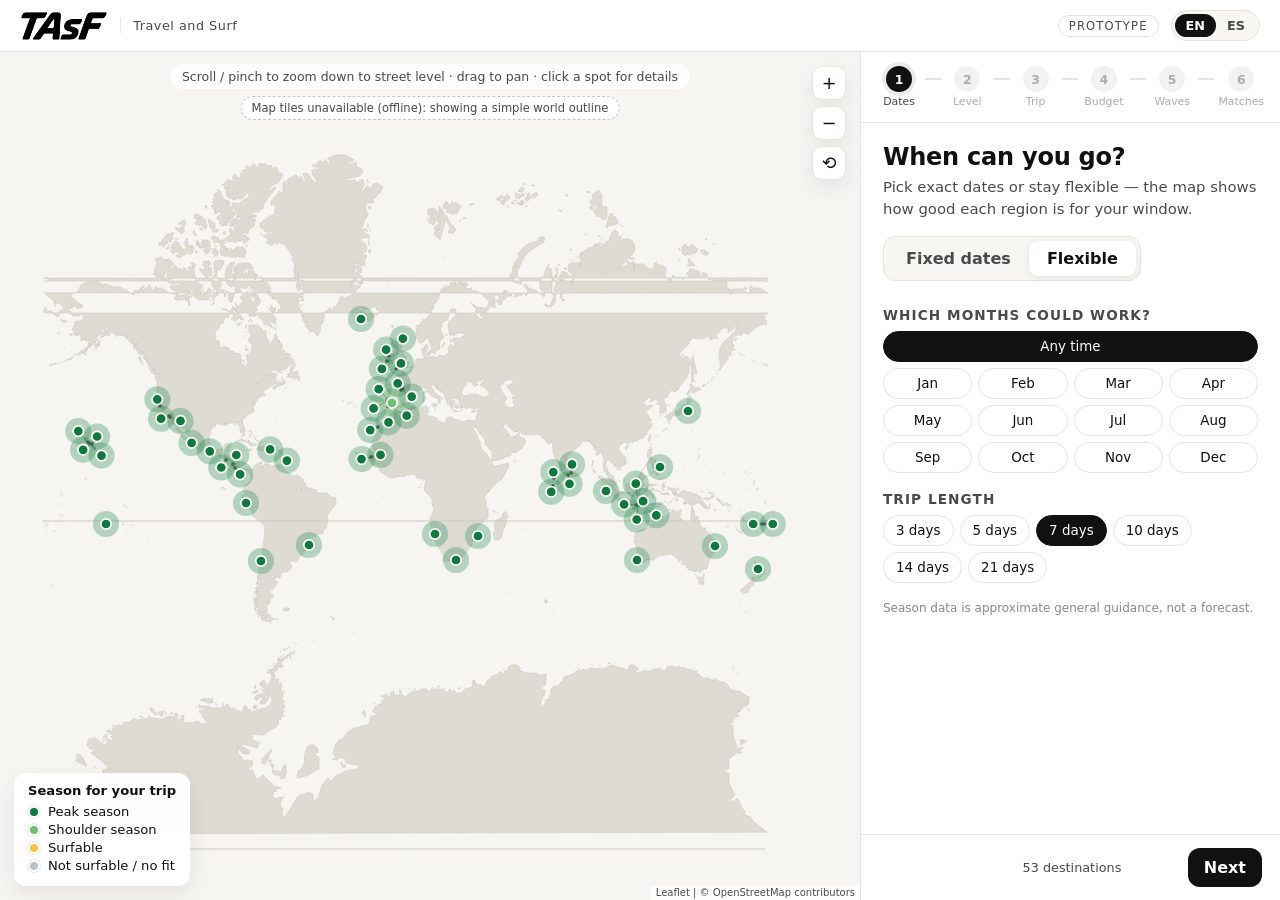
==== index.html @ 1e115df7 "TAsF prototype" ====
<!doctype html>
<html lang="en">
<head>
  <meta charset="utf-8" />
  <meta name="viewport" content="width=device-width, initial-scale=1" />
  <title>TAsF – Travel and Surf · Plan your surf trip</title>
  <meta name="description" content="TAsF – Travel and Surf. AI-assisted surf trip planner (prototype)." />
  <link rel="icon" type="image/png" href="assets/tasf-logo.png" />
  <link rel="stylesheet" href="vendor/leaflet/leaflet.css" />
  <link rel="stylesheet" href="styles.css" />
</head>
<body>
  <header class="topbar">
    <a class="brand" href="#" aria-label="TAsF – Travel and Surf">
      <img class="brand-logo" src="assets/tasf-logo.png" alt="TAsF" />
      <span class="brand-sub" data-i18n="brandSub">Travel and Surf</span>
    </a>
    <div class="topbar-right">
      <span class="proto-badge" data-i18n="protoBadge">Prototype</span>
      <div class="lang" role="group" aria-label="Language">
        <button data-lang="en" class="active">EN</button>
        <button data-lang="es">ES</button>
      </div>
    </div>
  </header>

  <main class="layout">
    <section class="map-wrap" aria-label="World surf map">
      <div class="map-hint" id="mapHint" data-i18n="mapHint">Scroll / pinch to zoom · drag to pan · hover a spot for details</div>
      <div id="map" role="region" aria-label="World map of surf destinations"></div>
      <div class="map-note" id="mapNote" data-i18n="mapOffline" hidden>Map tiles unavailable (offline): showing a simple world outline</div>
      <div class="map-controls">
        <button id="zoomIn" aria-label="Zoom in">+</button>
        <button id="zoomOut" aria-label="Zoom out">−</button>
        <button id="zoomReset" aria-label="Reset zoom">⟲</button>
      </div>
      <div class="legend" id="legend">
        <button class="legend-toggle" id="legendToggle" aria-expanded="true" aria-controls="legendBody"><span class="lt-dots" aria-hidden="true"><i class="sw r3"></i><i class="sw r2"></i><i class="sw r1"></i><i class="sw r0"></i></span><span class="lt-label" data-i18n="legendBtn">Legend</span></button>
        <div class="legend-body" id="legendBody">
        <div class="legend-title" data-i18n="legendTitle">Season for your trip</div>
        <div class="legend-row"><span class="sw r3"></span><span data-i18n="r3">Peak season</span></div>
        <div class="legend-row"><span class="sw r2"></span><span data-i18n="r2">Shoulder season</span></div>
        <div class="legend-row"><span class="sw r1"></span><span data-i18n="r1">Surfable</span></div>
        <div class="legend-row"><span class="sw r0"></span><span data-i18n="r0">Not surfable / no fit</span></div>
        <div class="legend-row small" id="legendWaves" hidden><span class="sw ring"></span><span data-i18n="legendWave">Has a wave you picked</span></div>
        </div>
      </div>
      <div class="tooltip" id="tooltip" hidden></div>
      <div class="dest-card" id="destCard" hidden></div>
    </section>

    <aside class="panel" aria-label="Trip planner">
      <nav class="stepper" id="stepper" aria-label="Steps"></nav>
      <div class="step-body" id="stepBody"></div>
      <div class="step-nav">
        <button class="btn ghost" id="backBtn" data-i18n="back">Back</button>
        <div class="match-count" id="matchCount"></div>
        <button class="btn primary" id="nextBtn" data-i18n="next">Next</button>
      </div>
    </aside>
  </main>

  <div class="modal" id="modal" hidden>
    <div class="modal-box" role="dialog" aria-modal="true" aria-labelledby="modalTitle">
      <button class="modal-close" id="modalClose" aria-label="Close">×</button>
      <div id="modalContent"></div>
    </div>
  </div>

  <!-- Vendored locally so the prototype works offline -->
  <!-- Leaflet 1.9.4 (BSD-2-Clause, vendor/leaflet/LICENSE.txt). Base map tiles are loaded from CARTO on demand;
       offline, the vector outline in land-50m.js is shown instead. -->
  <script src="vendor/leaflet/leaflet.js"></script>
  <script src="vendor/topojson-client.min.js"></script>
  <script src="vendor/land-50m.js"></script>
  <script src="data.js"></script>
  <script src="i18n.js"></script>
  <script src="planner.js"></script>
  <!-- Surf forecast: generated daily by scripts/update_forecast.py (works from file:// too). Missing file = "forecast unavailable". -->
  <script src="forecast.js"></script>
  <script src="surf-forecast-links.js"></script>
  <script src="app.js"></script>
</body>
</html>
---- vendor/leaflet/leaflet.css ----
/* required styles */

.leaflet-pane,
.leaflet-tile,
.leaflet-marker-icon,
.leaflet-marker-shadow,
.leaflet-tile-container,
.leaflet-pane > svg,
.leaflet-pane > canvas,
.leaflet-zoom-box,
.leaflet-image-layer,
.leaflet-layer {
	position: absolute;
	left: 0;
	top: 0;
	}
.leaflet-container {
	overflow: hidden;
	}
.leaflet-tile,
.leaflet-marker-icon,
.leaflet-marker-shadow {
	-webkit-user-select: none;
	   -moz-user-select: none;
	        user-select: none;
	  -webkit-user-drag: none;
	}
/* Prevents IE11 from highlighting tiles in blue */
.leaflet-tile::selection {
	background: transparent;
}
/* Safari renders non-retina tile on retina better with this, but Chrome is worse */
.leaflet-safari .leaflet-tile {
	image-rendering: -webkit-optimize-contrast;
	}
/* hack that prevents hw layers "stretching" when loading new tiles */
.leaflet-safari .leaflet-tile-container {
	width: 1600px;
	height: 1600px;
	-webkit-transform-origin: 0 0;
	}
.leaflet-marker-icon,
.leaflet-marker-shadow {
	display: block;
	}
/* .leaflet-container svg: reset svg max-width decleration shipped in Joomla! (joomla.org) 3.x */
/* .leaflet-container img: map is broken in FF if you have max-width: 100% on tiles */
.leaflet-container .leaflet-overlay-pane svg {
	max-width: none !important;
	max-height: none !important;
	}
.leaflet-container .leaflet-marker-pane img,
.leaflet-container .leaflet-shadow-pane img,
.leaflet-container .leaflet-tile-pane img,
.leaflet-container img.leaflet-image-layer,
.leaflet-container .leaflet-tile {
	max-width: none !important;
	max-height: none !important;
	width: auto;
	padding: 0;
	}

.leaflet-container img.leaflet-tile {
	/* See: https://bugs.chromium.org/p/chromium/issues/detail?id=600120 */
	mix-blend-mode: plus-lighter;
}

.leaflet-container.leaflet-touch-zoom {
	-ms-touch-action: pan-x pan-y;
	touch-action: pan-x pan-y;
	}
.leaflet-container.leaflet-touch-drag {
	-ms-touch-action: pinch-zoom;
	/* Fallback for FF which doesn't support pinch-zoom */
	touch-action: none;
	touch-action: pinch-zoom;
}
.leaflet-container.leaflet-touch-drag.leaflet-touch-zoom {
	-ms-touch-action: none;
	touch-action: none;
}
.leaflet-container {
	-webkit-tap-highlight-color: transparent;
}
.leaflet-container a {
	-webkit-tap-highlight-color: rgba(51, 181, 229, 0.4);
}
.leaflet-tile {
	filter: inherit;
	visibility: hidden;
	}
.leaflet-tile-loaded {
	visibility: inherit;
	}
.leaflet-zoom-box {
	width: 0;
	height: 0;
	-moz-box-sizing: border-box;
	     box-sizing: border-box;
	z-index: 800;
	}
/* workaround for https://bugzilla.mozilla.org/show_bug.cgi?id=888319 */
.leaflet-overlay-pane svg {
	-moz-user-select: none;
	}

.leaflet-pane         { z-index: 400; }

.leaflet-tile-pane    { z-index: 200; }
.leaflet-overlay-pane { z-index: 400; }
.leaflet-shadow-pane  { z-index: 500; }
.leaflet-marker-pane  { z-index: 600; }
.leaflet-tooltip-pane   { z-index: 650; }
.leaflet-popup-pane   { z-index: 700; }

.leaflet-map-pane canvas { z-index: 100; }
.leaflet-map-pane svg    { z-index: 200; }

.leaflet-vml-shape {
	width: 1px;
	height: 1px;
	}
.lvml {
	behavior: url(#default#VML);
	display: inline-block;
	position: absolute;
	}


/* control positioning */

.leaflet-control {
	position: relative;
	z-index: 800;
	pointer-events: visiblePainted; /* IE 9-10 doesn't have auto */
	pointer-events: auto;
	}
.leaflet-top,
.leaflet-bottom {
	position: absolute;
	z-index: 1000;
	pointer-events: none;
	}
.leaflet-top {
	top: 0;
	}
.leaflet-right {
	right: 0;
	}
.leaflet-bottom {
	bottom: 0;
	}
.leaflet-left {
	left: 0;
	}
.leaflet-control {
	float: left;
	clear: both;
	}
.leaflet-right .leaflet-control {
	float: right;
	}
.leaflet-top .leaflet-control {
	margin-top: 10px;
	}
.leaflet-bottom .leaflet-control {
	margin-bottom: 10px;
	}
.leaflet-left .leaflet-control {
	margin-left: 10px;
	}
.leaflet-right .leaflet-control {
	margin-right: 10px;
	}


/* zoom and fade animations */

.leaflet-fade-anim .leaflet-popup {
	opacity: 0;
	-webkit-transition: opacity 0.2s linear;
	   -moz-transition: opacity 0.2s linear;
	        transition: opacity 0.2s linear;
	}
.leaflet-fade-anim .leaflet-map-pane .leaflet-popup {
	opacity: 1;
	}
.leaflet-zoom-animated {
	-webkit-transform-origin: 0 0;
	    -ms-transform-origin: 0 0;
	        transform-origin: 0 0;
	}
svg.leaflet-zoom-animated {
	will-change: transform;
}

.leaflet-zoom-anim .leaflet-zoom-animated {
	-webkit-transition: -webkit-transform 0.25s cubic-bezier(0,0,0.25,1);
	   -moz-transition:    -moz-transform 0.25s cubic-bezier(0,0,0.25,1);
	        transition:         transform 0.25s cubic-bezier(0,0,0.25,1);
	}
.leaflet-zoom-anim .leaflet-tile,
.leaflet-pan-anim .leaflet-tile {
	-webkit-transition: none;
	   -moz-transition: none;
	        transition: none;
	}

.leaflet-zoom-anim .leaflet-zoom-hide {
	visibility: hidden;
	}


/* cursors */

.leaflet-interactive {
	cursor: pointer;
	}
.leaflet-grab {
	cursor: -webkit-grab;
	cursor:    -moz-grab;
	cursor:         grab;
	}
.leaflet-crosshair,
.leaflet-crosshair .leaflet-interactive {
	cursor: crosshair;
	}
.leaflet-popup-pane,
.leaflet-control {
	cursor: auto;
	}
.leaflet-dragging .leaflet-grab,
.leaflet-dragging .leaflet-grab .leaflet-interactive,
.leaflet-dragging .leaflet-marker-draggable {
	cursor: move;
	cursor: -webkit-grabbing;
	cursor:    -moz-grabbing;
	cursor:         grabbing;
	}

/* marker & overlays interactivity */
.leaflet-marker-icon,
.leaflet-marker-shadow,
.leaflet-image-layer,
.leaflet-pane > svg path,
.leaflet-tile-container {
	pointer-events: none;
	}

.leaflet-marker-icon.leaflet-interactive,
.leaflet-image-layer.leaflet-interactive,
.leaflet-pane > svg path.leaflet-interactive,
svg.leaflet-image-layer.leaflet-interactive path {
	pointer-events: visiblePainted; /* IE 9-10 doesn't have auto */
	pointer-events: auto;
	}

/* visual tweaks */

.leaflet-container {
	background: #ddd;
	outline-offset: 1px;
	}
.leaflet-container a {
	color: #0078A8;
	}
.leaflet-zoom-box {
	border: 2px dotted #38f;
	background: rgba(255,255,255,0.5);
	}


/* general typography */
.leaflet-container {
	font-family: "Helvetica Neue", Arial, Helvetica, sans-serif;
	font-size: 12px;
	font-size: 0.75rem;
	line-height: 1.5;
	}


/* general toolbar styles */

.leaflet-bar {
	box-shadow: 0 1px 5px rgba(0,0,0,0.65);
	border-radius: 4px;
	}
.leaflet-bar a {
	background-color: #fff;
	border-bottom: 1px solid #ccc;
	width: 26px;
	height: 26px;
	line-height: 26px;
	display: block;
	text-align: center;
	text-decoration: none;
	color: black;
	}
.leaflet-bar a,
.leaflet-control-layers-toggle {
	background-position: 50% 50%;
	background-repeat: no-repeat;
	display: block;
	}
.leaflet-bar a:hover,
.leaflet-bar a:focus {
	background-color: #f4f4f4;
	}
.leaflet-bar a:first-child {
	border-top-left-radius: 4px;
	border-top-right-radius: 4px;
	}
.leaflet-bar a:last-child {
	border-bottom-left-radius: 4px;
	border-bottom-right-radius: 4px;
	border-bottom: none;
	}
.leaflet-bar a.leaflet-disabled {
	cursor: default;
	background-color: #f4f4f4;
	color: #bbb;
	}

.leaflet-touch .leaflet-bar a {
	width: 30px;
	height: 30px;
	line-height: 30px;
	}
.leaflet-touch .leaflet-bar a:first-child {
	border-top-left-radius: 2px;
	border-top-right-radius: 2px;
	}
.leaflet-touch .leaflet-bar a:last-child {
	border-bottom-left-radius: 2px;
	border-bottom-right-radius: 2px;
	}

/* zoom control */

.leaflet-control-zoom-in,
.leaflet-control-zoom-out {
	font: bold 18px 'Lucida Console', Monaco, monospace;
	text-indent: 1px;
	}

.leaflet-touch .leaflet-control-zoom-in, .leaflet-touch .leaflet-control-zoom-out  {
	font-size: 22px;
	}


/* layers control */

.leaflet-control-layers {
	box-shadow: 0 1px 5px rgba(0,0,0,0.4);
	background: #fff;
	border-radius: 5px;
	}
.leaflet-control-layers-toggle {
	background-image: url(images/layers.png);
	width: 36px;
	height: 36px;
	}
.leaflet-retina .leaflet-control-layers-toggle {
	background-image: url(images/layers-2x.png);
	background-size: 26px 26px;
	}
.leaflet-touch .leaflet-control-layers-toggle {
	width: 44px;
	height: 44px;
	}
.leaflet-control-layers .leaflet-control-layers-list,
.leaflet-control-layers-expanded .leaflet-control-layers-toggle {
	display: none;
	}
.leaflet-control-layers-expanded .leaflet-control-layers-list {
	display: block;
	position: relative;
	}
.leaflet-control-layers-expanded {
	padding: 6px 10px 6px 6px;
	color: #333;
	background: #fff;
	}
.leaflet-control-layers-scrollbar {
	overflow-y: scroll;
	overflow-x: hidden;
	padding-right: 5px;
	}
.leaflet-control-layers-selector {
	margin-top: 2px;
	position: relative;
	top: 1px;
	}
.leaflet-control-layers label {
	display: block;
	font-size: 13px;
	font-size: 1.08333em;
	}
.leaflet-control-layers-separator {
	height: 0;
	border-top: 1px solid #ddd;
	margin: 5px -10px 5px -6px;
	}

/* Default icon URLs */
.leaflet-default-icon-path { /* used only in path-guessing heuristic, see L.Icon.Default */
	background-image: url(images/marker-icon.png);
	}


/* attribution and scale controls */

.leaflet-container .leaflet-control-attribution {
	background: #fff;
	background: rgba(255, 255, 255, 0.8);
	margin: 0;
	}
.leaflet-control-attribution,
.leaflet-control-scale-line {
	padding: 0 5px;
	color: #333;
	line-height: 1.4;
	}
.leaflet-control-attribution a {
	text-decoration: none;
	}
.leaflet-control-attribution a:hover,
.leaflet-control-attribution a:focus {
	text-decoration: underline;
	}
.leaflet-attribution-flag {
	display: inline !important;
	vertical-align: baseline !important;
	width: 1em;
	height: 0.6669em;
	}
.leaflet-left .leaflet-control-scale {
	margin-left: 5px;
	}
.leaflet-bottom .leaflet-control-scale {
	margin-bottom: 5px;
	}
.leaflet-control-scale-line {
	border: 2px solid #777;
	border-top: none;
	line-height: 1.1;
	padding: 2px 5px 1px;
	white-space: nowrap;
	-moz-box-sizing: border-box;
	     box-sizing: border-box;
	background: rgba(255, 255, 255, 0.8);
	text-shadow: 1px 1px #fff;
	}
.leaflet-control-scale-line:not(:first-child) {
	border-top: 2px solid #777;
	border-bottom: none;
	margin-top: -2px;
	}
.leaflet-control-scale-line:not(:first-child):not(:last-child) {
	border-bottom: 2px solid #777;
	}

.leaflet-touch .leaflet-control-attribution,
.leaflet-touch .leaflet-control-layers,
.leaflet-touch .leaflet-bar {
	box-shadow: none;
	}
.leaflet-touch .leaflet-control-layers,
.leaflet-touch .leaflet-bar {
	border: 2px solid rgba(0,0,0,0.2);
	background-clip: padding-box;
	}


/* popup */

.leaflet-popup {
	position: absolute;
	text-align: center;
	margin-bottom: 20px;
	}
.leaflet-popup-content-wrapper {
	padding: 1px;
	text-align: left;
	border-radius: 12px;
	}
.leaflet-popup-content {
	margin: 13px 24px 13px 20px;
	line-height: 1.3;
	font-size: 13px;
	font-size: 1.08333em;
	min-height: 1px;
	}
.leaflet-popup-content p {
	margin: 17px 0;
	margin: 1.3em 0;
	}
.leaflet-popup-tip-container {
	width: 40px;
	height: 20px;
	position: absolute;
	left: 50%;
	margin-top: -1px;
	margin-left: -20px;
	overflow: hidden;
	pointer-events: none;
	}
.leaflet-popup-tip {
	width: 17px;
	height: 17px;
	padding: 1px;

	margin: -10px auto 0;
	pointer-events: auto;

	-webkit-transform: rotate(45deg);
	   -moz-transform: rotate(45deg);
	    -ms-transform: rotate(45deg);
	        transform: rotate(45deg);
	}
.leaflet-popup-content-wrapper,
.leaflet-popup-tip {
	background: white;
	color: #333;
	box-shadow: 0 3px 14px rgba(0,0,0,0.4);
	}
.leaflet-container a.leaflet-popup-close-button {
	position: absolute;
	top: 0;
	right: 0;
	border: none;
	text-align: center;
	width: 24px;
	height: 24px;
	font: 16px/24px Tahoma, Verdana, sans-serif;
	color: #757575;
	text-decoration: none;
	background: transparent;
	}
.leaflet-container a.leaflet-popup-close-button:hover,
.leaflet-container a.leaflet-popup-close-button:focus {
	color: #585858;
	}
.leaflet-popup-scrolled {
	overflow: auto;
	}

.leaflet-oldie .leaflet-popup-content-wrapper {
	-ms-zoom: 1;
	}
.leaflet-oldie .leaflet-popup-tip {
	width: 24px;
	margin: 0 auto;

	-ms-filter: "progid:DXImageTransform.Microsoft.Matrix(M11=0.70710678, M12=0.70710678, M21=-0.70710678, M22=0.70710678)";
	filter: progid:DXImageTransform.Microsoft.Matrix(M11=0.70710678, M12=0.70710678, M21=-0.70710678, M22=0.70710678);
	}

.leaflet-oldie .leaflet-control-zoom,
.leaflet-oldie .leaflet-control-layers,
.leaflet-oldie .leaflet-popup-content-wrapper,
.leaflet-oldie .leaflet-popup-tip {
	border: 1px solid #999;
	}


/* div icon */

.leaflet-div-icon {
	background: #fff;
	border: 1px solid #666;
	}


/* Tooltip */
/* Base styles for the element that has a tooltip */
.leaflet-tooltip {
	position: absolute;
	padding: 6px;
	background-color: #fff;
	border: 1px solid #fff;
	border-radius: 3px;
	color: #222;
	white-space: nowrap;
	-webkit-user-select: none;
	-moz-user-select: none;
	-ms-user-select: none;
	user-select: none;
	pointer-events: none;
	box-shadow: 0 1px 3px rgba(0,0,0,0.4);
	}
.leaflet-tooltip.leaflet-interactive {
	cursor: pointer;
	pointer-events: auto;
	}
.leaflet-tooltip-top:before,
.leaflet-tooltip-bottom:before,
.leaflet-tooltip-left:before,
.leaflet-tooltip-right:before {
	position: absolute;
	pointer-events: none;
	border: 6px solid transparent;
	background: transparent;
	content: "";
	}

/* Directions */

.leaflet-tooltip-bottom {
	margin-top: 6px;
}
.leaflet-tooltip-top {
	margin-top: -6px;
}
.leaflet-tooltip-bottom:before,
.leaflet-tooltip-top:before {
	left: 50%;
	margin-left: -6px;
	}
.leaflet-tooltip-top:before {
	bottom: 0;
	margin-bottom: -12px;
	border-top-color: #fff;
	}
.leaflet-tooltip-bottom:before {
	top: 0;
	margin-top: -12px;
	margin-left: -6px;
	border-bottom-color: #fff;
	}
.leaflet-tooltip-left {
	margin-left: -6px;
}
.leaflet-tooltip-right {
	margin-left: 6px;
}
.leaflet-tooltip-left:before,
.leaflet-tooltip-right:before {
	top: 50%;
	margin-top: -6px;
	}
.leaflet-tooltip-left:before {
	right: 0;
	margin-right: -12px;
	border-left-color: #fff;
	}
.leaflet-tooltip-right:before {
	left: 0;
	margin-left: -12px;
	border-right-color: #fff;
	}

/* Printing */

@media print {
	/* Prevent printers from removing background-images of controls. */
	.leaflet-control {
		-webkit-print-color-adjust: exact;
		print-color-adjust: exact;
		}
	}
---- styles.css ----
:root {
  --ink: #111; --ink2: #4a4a48; --muted: #8a8a86; --line: #e6e4df;
  --ocean: #111; --ocean2: #2b2b2b; --foam: #e9e7e1; --sand: #dedbd3; --bg: #f7f6f2; --card: #fff;
  --r3: #0b7a3b; --r2: #6cc36f; --r1: #f2c443; --r0: #b9c3ca;
  --radius: 16px; --shadow: 0 8px 24px rgba(0, 0, 0, .08);
  font-synthesis: none;
}
* { box-sizing: border-box; }
[hidden] { display: none !important; }
html, body { margin: 0; height: 100%; }
body { font-family: Inter, ui-sans-serif, system-ui, -apple-system, "Segoe UI", Roboto, Helvetica, Arial, sans-serif; color: var(--ink); background: var(--bg); display: flex; flex-direction: column; }
button { font: inherit; color: inherit; cursor: pointer; }
h2 { margin: 0 0 6px; font-size: 1.5rem; font-weight: 800; font-style: italic; letter-spacing: -.01em; }
h3 { margin: 0; font-size: 1.05rem; }
h4 { margin: 18px 0 8px; font-size: .85rem; text-transform: uppercase; letter-spacing: .08em; color: var(--ink2); }
.muted { color: var(--muted); } .small { font-size: .85rem; }

/* Top bar */
.topbar { display: flex; align-items: center; justify-content: space-between; padding: 10px 20px; background: #fff; color: var(--ink); border-bottom: 1px solid var(--line); z-index: 5; }
.brand { display: flex; align-items: center; gap: 12px; color: var(--ink); text-decoration: none; }
.brand-logo { height: 30px; width: auto; display: block; }
.brand-mark { width: 34px; height: 34px; }
.brand-word { font-weight: 800; font-size: 1.55rem; letter-spacing: .02em; }
.brand-s { color: var(--foam); font-weight: 700; }
.brand-sub { font-size: .8rem; color: var(--ink2); border-left: 1px solid var(--line); padding-left: 12px; letter-spacing: .04em; }
.topbar-right { display: flex; align-items: center; gap: 12px; }
.proto-badge { font-size: .72rem; text-transform: uppercase; letter-spacing: .1em; border: 1px solid var(--line); color: var(--ink2); padding: 3px 10px; border-radius: 99px; }
.lang { display: flex; background: var(--bg); border: 1px solid var(--line); border-radius: 99px; padding: 3px; }
.lang button { border: 0; background: transparent; color: var(--ink2); padding: 4px 11px; border-radius: 99px; font-size: .8rem; font-weight: 600; }
.lang button.active { background: var(--ink); color: #fff; }

/* Layout */
.layout { flex: 1; display: grid; grid-template-columns: 1fr 420px; min-height: 0; }
.map-wrap { position: relative; overflow: hidden; background: #fbfaf8; }
/* Leaflet map: own stacking context so its panes stay under the legend, controls, card and tooltip */
#map { position: absolute; inset: 0; z-index: 0; background: #f2f1ed; font: inherit; }
.leaflet-container { background: #f2f1ed; font-family: inherit; outline: none; }
.map-wrap.tiles-off #map, .map-wrap.tiles-off .leaflet-container { background: #f6f5f1; }
.tiles-osm { filter: grayscale(1) brightness(1.06) contrast(.88); }
.leaflet-control-attribution { font-size: 10px; background: rgba(255,255,255,.8) !important; color: var(--ink2); }
.leaflet-control-attribution a { color: var(--ink2); }
.map-note { position: absolute; top: 44px; left: 50%; transform: translateX(-50%); background: #fff; border: 1px dashed #c9c7c0; padding: 4px 10px; border-radius: 99px; font-size: .72rem; color: var(--ink2); z-index: 2; pointer-events: none; white-space: nowrap; max-width: 92%; overflow: hidden; text-overflow: ellipsis; }
/* destination markers (Leaflet divIcons with an inline SVG) */
.mk { background: none; border: 0; }
.mk-svg { position: absolute; left: 0; top: 0; overflow: visible; pointer-events: none; }
.mk-svg .marker { pointer-events: auto; }
.mk-svg .leader { stroke: #8a877f; stroke-width: 1; opacity: .8; pointer-events: none; }
.mk-svg .anchor { fill: #5b5953; pointer-events: none; }
.sphere { stroke: #e2e0da; stroke-width: 1; vector-effect: non-scaling-stroke; }
.graticule { fill: none; stroke: #ecebe6; stroke-width: .5; vector-effect: non-scaling-stroke; }
.land { fill: var(--sand); stroke: #d3d1ca; stroke-width: .6; vector-effect: non-scaling-stroke; }
.map-hint { position: absolute; top: 12px; left: 50%; transform: translateX(-50%); background: rgba(255,255,255,.85); padding: 5px 12px; border-radius: 99px; font-size: .78rem; color: var(--ink2); z-index: 2; pointer-events: none; white-space: nowrap; }

/* Markers */
.marker { cursor: pointer; outline: none; }
.marker .halo { opacity: .28; transition: fill .6s ease, opacity .4s ease, r .4s; }
.marker .dot { stroke: #fff; stroke-width: 2; transition: fill .6s ease, r .3s; }
.marker .ring { fill: none; stroke: transparent; stroke-width: 2.5; transition: stroke .3s; }
.marker .rank { font-size: 9px; font-weight: 800; fill: #fff; text-anchor: middle; pointer-events: none; }
.marker.r3 .dot, .marker.r3 .halo { fill: var(--r3); }
.marker.r2 .dot, .marker.r2 .halo { fill: var(--r2); }
.marker.r1 .dot, .marker.r1 .halo { fill: var(--r1); }
.marker.r0 .dot, .marker.r0 .halo { fill: var(--r0); }
.marker.r0 .halo { opacity: .12; }
.marker.r3 .halo { animation: breathe 3.2s ease-in-out infinite; }
.marker:hover .dot, .marker:focus .dot, .marker.selected .dot { r: 8; }
.marker.selected .ring { stroke: var(--ink); }
.marker.wave-hit .ring { stroke: var(--ink); stroke-dasharray: 3 2; animation: spin 6s linear infinite; transform-origin: center; transform-box: fill-box; }
.marker.dim { opacity: .35; }
.marker.ranked .dot { r: 9; stroke: var(--ink); }
.marker.ranked.r1 .rank { fill: var(--ink); }
@keyframes breathe { 0%,100% { opacity: .22; } 50% { opacity: .45; } }
@keyframes spin { to { transform: rotate(360deg); } }

.map-controls { position: absolute; right: 14px; top: 14px; display: flex; flex-direction: column; gap: 6px; z-index: 2; }
.map-controls button { width: 34px; height: 34px; border-radius: 10px; border: 1px solid var(--line); background: #fff; font-size: 1.1rem; box-shadow: var(--shadow); }
.legend { position: absolute; left: 14px; bottom: 14px; background: rgba(255,255,255,.94); border-radius: 12px; padding: 10px 14px; box-shadow: var(--shadow); font-size: .82rem; z-index: 2; }
.legend-title { font-weight: 700; margin-bottom: 6px; }
.legend-row { display: flex; align-items: center; gap: 8px; margin: 3px 0; }
.sw { width: 12px; height: 12px; border-radius: 50%; display: inline-block; border: 2px solid #fff; box-shadow: 0 0 0 1px rgba(0,0,0,.08); }
.sw.r3 { background: var(--r3); } .sw.r2 { background: var(--r2); } .sw.r1 { background: var(--r1); } .sw.r0 { background: var(--r0); }
.sw.ring { background: transparent; border: 2px dashed var(--ink); }

/* Tooltip / card */
.tooltip { position: absolute; left: 0; top: 0; z-index: 4; pointer-events: none; background: #fff; border-radius: 12px; padding: 10px 12px; box-shadow: var(--shadow); width: 240px; font-size: .82rem; }
.tt-head { display: flex; flex-direction: column; margin-bottom: 6px; } .tt-head span { color: var(--muted); }
.tt-sub { font-size: .7rem; text-transform: uppercase; letter-spacing: .08em; color: var(--muted); margin: 10px 0 5px; }
.tt-row, .kv { display: flex; justify-content: space-between; gap: 10px; margin-top: 6px; font-size: .84rem; }
.kv span { color: var(--ink2); } .kv small { color: var(--muted); font-weight: 400; }
.tt-hint { margin-top: 8px; color: var(--muted); font-size: .75rem; }
.pill { display: inline-flex; align-items: center; gap: 6px; font-size: .72rem; font-weight: 700; padding: 3px 9px; border-radius: 99px; color: var(--ink); background: var(--bg); border: 1px solid var(--line); white-space: nowrap; }
.pill::before { content: ""; width: 8px; height: 8px; border-radius: 50%; background: var(--r0); }
.pill.r3::before { background: var(--r3); } .pill.r2::before { background: var(--r2); } .pill.r1::before { background: var(--r1); }
.mstrip { display: grid; grid-template-columns: repeat(12, 1fr); gap: 2px; }
.mstrip .m { height: 20px; border-radius: 4px; display: flex; align-items: center; justify-content: center; font-size: .62rem; color: rgba(255,255,255,.9); }
.mstrip .m i { font-style: normal; }
.mstrip .r3 { background: var(--r3); } .mstrip .r2 { background: var(--r2); } .mstrip .r1 { background: var(--r1); color: var(--ink); } .mstrip .r0 { background: var(--r0); color: var(--ink); }
.dest-card { position: absolute; right: 14px; bottom: 14px; width: 330px; max-height: calc(100% - 80px); overflow: auto; background: #fff; border-radius: var(--radius); padding: 16px; box-shadow: var(--shadow); z-index: 3; animation: pop .25s ease; }
.card-head { display: flex; justify-content: space-between; align-items: flex-start; gap: 10px; }
.card-close, .modal-close { position: absolute; top: 8px; right: 10px; border: 0; background: transparent; font-size: 1.4rem; color: var(--muted); }
.dest-card .card-head { padding-right: 18px; }
.notes { font-size: .85rem; color: var(--ink2); line-height: 1.45; }
.blockers { margin-top: 10px; display: flex; flex-direction: column; gap: 4px; font-size: .82rem; color: var(--ink2); }
@keyframes pop { from { opacity: 0; transform: translateY(8px) scale(.98); } }

/* Panel */
.panel { background: var(--card); border-left: 1px solid var(--line); display: flex; flex-direction: column; min-height: 0; }
.stepper { display: flex; align-items: center; padding: 14px 16px; border-bottom: 1px solid var(--line); gap: 4px; }
.st { border: 0; background: transparent; display: flex; flex-direction: column; align-items: center; gap: 3px; padding: 0; min-width: 44px; }
.st:disabled { cursor: default; opacity: .45; }
.st .n { width: 26px; height: 26px; border-radius: 50%; display: grid; place-items: center; font-size: .78rem; font-weight: 700; background: var(--line); color: var(--ink2); transition: background .3s, color .3s; }
.st.ok .n { background: #ecebe6; color: var(--ink); }
.st.cur .n { background: var(--ocean); color: #fff; box-shadow: 0 0 0 4px rgba(0,0,0,.08); }
.st .l { font-size: .68rem; color: var(--ink2); }
.stepper .bar { flex: 1; height: 2px; background: var(--line); margin-bottom: 16px; }
.step-body { flex: 1; overflow: auto; padding: 20px 22px; }
.step-body.enter > * { animation: fadeUp .35s ease both; }
@keyframes fadeUp { from { opacity: 0; transform: translateY(6px); } }
.lead { color: var(--ink2); margin: 0 0 16px; line-height: 1.45; font-size: .93rem; }
.disclaimer { font-size: .75rem; color: var(--muted); margin-top: 18px; }
.step-nav { display: flex; align-items: center; justify-content: space-between; gap: 10px; padding: 12px 18px; border-top: 1px solid var(--line); }
.match-count { font-size: .8rem; color: var(--ink2); text-align: center; }

.btn { border: 0; border-radius: 12px; padding: 10px 16px; font-weight: 600; transition: transform .1s, box-shadow .2s, background .2s; }
.btn:active { transform: scale(.98); }
.btn.primary { background: var(--ink); color: #fff; }
.btn.primary:hover:not(:disabled) { background: #333; }
.btn.primary:disabled { background: var(--line); color: var(--muted); box-shadow: none; cursor: not-allowed; }
.btn.ghost { background: transparent; border: 1px solid var(--line); }
.btn.full { width: 100%; margin-top: 14px; }
.link { border: 0; background: none; color: var(--ink); text-decoration: underline; font-size: .8rem; }

.seg { display: inline-flex; background: var(--bg); border: 1px solid var(--line); border-radius: 12px; padding: 4px; margin-bottom: 8px; }
.seg button { border: 0; background: transparent; padding: 8px 18px; border-radius: 9px; font-weight: 600; color: var(--ink2); transition: background .2s; }
.seg button.on { background: #fff; color: var(--ink); box-shadow: 0 2px 8px rgba(0,0,0,.08); }
.dates { display: grid; grid-template-columns: 1fr 1fr; gap: 10px; margin-top: 12px; }
.dates label, .field { display: flex; flex-direction: column; gap: 5px; font-size: .8rem; color: var(--ink2); font-weight: 600; }
.field { margin-top: 18px; }
input[type=date], select, .search { font: inherit; padding: 10px 12px; border: 1px solid var(--line); border-radius: 10px; background: #fff; color: var(--ink); }
.search { width: 100%; margin-bottom: 12px; }
.months { display: grid; grid-template-columns: repeat(4, 1fr); gap: 6px; }
.months .wide { grid-column: 1 / -1; }
.chips { display: flex; flex-wrap: wrap; gap: 6px; }
.chip { border: 1px solid var(--line); background: #fff; border-radius: 99px; padding: 7px 12px; font-size: .84rem; transition: all .2s; }
.chip em { font-style: normal; color: var(--muted); font-size: .72rem; margin-left: 3px; }
.chip.on { background: var(--ocean); border-color: var(--ocean); color: #fff; }
.chip.on em { color: #cfcfcb; }
.chip:hover:not(.static) { border-color: var(--ocean2); }
.chips.small .chip { padding: 4px 9px; font-size: .76rem; cursor: default; }
.wave-list { max-height: 50vh; overflow: auto; padding-bottom: 6px; }
.sel-head { display: flex; justify-content: space-between; font-size: .78rem; color: var(--ink2); margin-bottom: 6px; }
#waveSel .chips { margin-bottom: 14px; }

.cards { display: flex; flex-direction: column; gap: 8px; }
.opt { display: flex; align-items: center; gap: 14px; text-align: left; border: 1.5px solid var(--line); background: #fff; border-radius: 14px; padding: 12px 14px; transition: border .2s, box-shadow .2s, transform .15s; }
.opt:hover { border-color: var(--ocean2); transform: translateY(-1px); }
.opt.on { border-color: var(--ocean); box-shadow: 0 0 0 1px var(--ink); background: #fff; }
.opt b { display: block; font-size: .93rem; } .opt small { color: var(--muted); font-size: .8rem; }
.wave-ic { width: 46px; height: 28px; flex: none; } .wave-ic path { fill: var(--foam); stroke: var(--ink); stroke-width: 1.2; }
.opt.on .wave-ic path { fill: var(--ink); }
.emo { font-size: 1.5rem; width: 40px; text-align: center; flex: none; }

.budget-val { display: flex; flex-direction: column; align-items: center; margin: 8px 0 14px; }
.budget-val span { font-size: 2.2rem; font-weight: 800; font-style: italic; color: var(--ink); }
.budget-val small { color: var(--muted); }
input[type=range] { width: 100%; accent-color: var(--ocean); }
.tiers { display: grid; grid-template-columns: repeat(4, 1fr); gap: 6px; margin-top: 12px; }
.tier { border: 1px solid var(--line); background: #fff; border-radius: 10px; padding: 8px 4px; font-size: .78rem; }
.tier.on { background: var(--ocean); color: #fff; border-color: var(--ocean); }

.results { list-style: none; margin: 0; padding: 0; display: flex; flex-direction: column; gap: 12px; }
.res { border: 1px solid var(--line); border-radius: var(--radius); padding: 14px; cursor: pointer; animation: fadeUp .4s ease both; transition: box-shadow .2s, border .2s; }
.res:hover { box-shadow: var(--shadow); border-color: #cfcdc6; }
.res-head { display: flex; align-items: center; gap: 10px; }
.res-head > div { flex: 1; }
.rk { width: 30px; height: 30px; border-radius: 50%; background: var(--ocean); color: #fff; display: grid; place-items: center; font-weight: 800; flex: none; }
.why { margin: 0; padding-left: 18px; font-size: .86rem; color: var(--ink2); line-height: 1.5; }
.facts { display: grid; grid-template-columns: 1fr 1fr; gap: 8px; margin-top: 10px; font-size: .8rem; }
.facts div { background: var(--bg); border-radius: 10px; padding: 7px 9px; display: flex; flex-direction: column; }
.facts span { color: var(--muted); font-size: .7rem; } .facts b { font-size: .82rem; }
.res-actions { display: flex; gap: 8px; margin-top: 12px; flex-wrap: wrap; }
.res-actions .btn { flex: 1; font-size: .85rem; }

/* Modal */
.modal { position: fixed; inset: 0; background: rgba(17,17,17,.45); backdrop-filter: blur(3px); display: grid; place-items: center; z-index: 20; padding: 16px; }
.modal[hidden], .tooltip[hidden], .dest-card[hidden] { display: none; }
.modal-box { position: relative; background: #fff; border-radius: 20px; max-width: 640px; width: 100%; max-height: 88vh; overflow: auto; padding: 26px; box-shadow: 0 20px 60px rgba(0,0,0,.25); animation: pop .3s ease; }
.demo-flag { background: var(--bg); border: 1px dashed #b5b3ac; color: var(--ink2); border-radius: 12px; padding: 10px 12px; font-size: .8rem; margin-bottom: 14px; line-height: 1.45; }
.sum { margin: 0; padding-left: 18px; color: var(--ink2); font-size: .9rem; line-height: 1.6; }
.days { list-style: none; padding: 0; margin: 14px 0; display: grid; gap: 8px; }
.days > li { border-left: 3px solid var(--ink); padding: 6px 12px; background: var(--bg); border-radius: 0 10px 10px 0; }
.days ul { margin: 4px 0 0; padding-left: 18px; font-size: .87rem; color: var(--ink2); line-height: 1.5; }
.thinking { display: flex; gap: 8px; justify-content: center; padding: 50px; }
.thinking span { width: 12px; height: 12px; border-radius: 50%; background: var(--ink); animation: bounce 1s infinite ease-in-out; }
.thinking span:nth-child(2) { animation-delay: .15s; } .thinking span:nth-child(3) { animation-delay: .3s; }
@keyframes bounce { 0%,100% { transform: translateY(0); opacity: .5; } 50% { transform: translateY(-10px); opacity: 1; } }
.toast { position: fixed; left: 50%; bottom: 24px; transform: translate(-50%, 30px); background: var(--ink); color: #fff; padding: 12px 18px; border-radius: 12px; font-size: .86rem; max-width: 92vw; opacity: 0; transition: all .3s; z-index: 30; pointer-events: none; }
.toast.show { opacity: 1; transform: translate(-50%, 0); }


/* Surf forecast strip (monochrome; season colours stay on the map only) */
.fc { margin-top: 4px; }
.fc-grid { display: grid; grid-template-columns: repeat(7, minmax(0, 1fr)); gap: 3px; }
.fc-day { display: flex; flex-direction: column; align-items: center; gap: 2px; background: var(--bg); border-radius: 8px; padding: 5px 1px 6px; font-size: .64rem; color: var(--ink2); min-width: 0; }
.fc-wd { font-weight: 700; color: var(--ink); text-transform: uppercase; letter-spacing: .03em; display: flex; flex-direction: column; align-items: center; line-height: 1.1; }
.fc-wd em { font-style: normal; font-weight: 400; color: var(--muted); }
.fc-bar { position: relative; width: 12px; height: 46px; background: #ecebe6; border-radius: 3px; overflow: hidden; margin: 2px 0; }
.fc-bar i, .fc-bar b { position: absolute; left: 0; right: 0; bottom: 0; display: block; }
.fc-bar i { background: #9a9893; }
.fc-bar b { background: var(--ink); }
.fc-h { font-weight: 700; color: var(--ink); white-space: nowrap; font-size: .62rem; }
.fc-p { color: var(--ink2); }
.fc-w { display: flex; align-items: center; gap: 1px; white-space: nowrap; }
.fc-w i { font-style: normal; display: inline-block; font-weight: 700; line-height: 1; }
.fc-w.offshore, .fc-w.cross-off { color: var(--ink); font-weight: 700; }
.fc-r { display: flex; gap: 1.5px; margin-top: 1px; }
.fc-r u { width: 4px; height: 4px; border-radius: 50%; background: #d8d6cf; text-decoration: none; }
.fc-r u.on { background: var(--ink); }
.fc-legend, .fc-meta { font-size: .68rem; color: var(--muted); margin-top: 6px; line-height: 1.35; }
.fc-meta { margin-top: 2px; }
.fc-foot { display: flex; flex-direction: column; gap: 2px; font-size: .68rem; color: var(--muted); margin-top: 6px; line-height: 1.35; }
.fc-link { color: var(--ink); font-size: .72rem; font-weight: 600; margin-top: 3px; text-decoration: underline; text-underline-offset: 2px; }
.fc-off { background: var(--bg); border: 1px dashed #c9c7c0; border-radius: 10px; padding: 9px 11px; font-size: .78rem; color: var(--ink2); display: flex; flex-direction: column; gap: 3px; }
.fc-off span { font-size: .72rem; color: var(--muted); }
.fc.compact { margin-top: 10px; }
.fc.compact .fc-bar { height: 30px; width: 10px; }
.fc.compact .fc-day { padding: 4px 1px 5px; }
.fc.compact .fc-foot { margin-top: 4px; }
.fc-rank-note { font-size: .78rem; color: var(--ink2); background: var(--bg); border-left: 3px solid var(--ink); padding: 7px 10px; border-radius: 0 8px 8px 0; margin: -6px 0 14px; }

/* Responsive */
@media (max-width: 900px) {
  .layout { grid-template-columns: 1fr; grid-template-rows: 46vh auto; }
  body { height: auto; min-height: 100%; }
  .panel { border-left: 0; border-top: 1px solid var(--line); }
  .step-body { overflow: visible; }
  .step-nav { position: sticky; bottom: 0; background: #fff; }
  .brand-sub, .proto-badge, .map-hint { display: none; }
  .dest-card { left: 10px; right: 10px; width: auto; bottom: 10px; max-height: calc(100% - 20px); }
  .legend { font-size: .68rem; padding: 6px 9px; left: 6px; bottom: 6px; }
  .legend-title { display: none; }
  .legend-row { margin: 1px 0; }
  .map-controls button { width: 30px; height: 30px; }
  .st .l { display: none; }
  .fc-day { font-size: .6rem; }
  .fc-h { font-size: .56rem; }
}
@media (prefers-reduced-motion: reduce) { * { animation: none !important; transition: none !important; } }

/* Leader lines for fanned-out (decluttered) markers */
.res .also { font-size: 12.5px; color: #6b6964; margin: 8px 0 0; }
.res .also .link { font-size: inherit; padding: 0; text-decoration: underline; }

/* Level step: 8-step scale (A1..D2), code badge + description */
.cards.levels8 { gap: 6px; }
.opt.lvl { padding: 7px 12px; gap: 12px; }
.lvl-code { flex: none; width: 38px; height: 28px; display: inline-flex; align-items: center; justify-content: center; border-radius: 8px; border: 1.5px solid var(--ink); font-weight: 800; font-size: .9rem; letter-spacing: .02em; background: #fff; color: var(--ink); }
.lvl-code.gB { background: var(--foam); }
.lvl-code.gC { background: #d9d9d4; }
.lvl-code.gD { background: var(--ink); color: #fff; }
.opt.lvl.on .lvl-code { background: var(--ink); color: #fff; box-shadow: 0 0 0 2px #fff inset; }
.lvl-txt { font-size: .86rem; line-height: 1.3; }
.opt.lvl.on .lvl-txt { font-weight: 600; }
.kv-small { font-size: .8rem; font-weight: 600; text-align: right; }

/* ---- Map/results visual fixes (2026-10-29) ---- */
/* Legend: toggle only on small screens */
.legend-toggle { display: none; align-items: center; gap: 6px; border: 0; background: transparent; padding: 0; font-size: .74rem; font-weight: 700; color: var(--ink); }
.lt-dots { display: inline-flex; gap: 2px; }
.lt-dots .sw { width: 9px; height: 9px; border-width: 1.5px; }
/* Card open (desktop): keep zoom controls visible, left of the card; hide the centred hint */
.map-wrap.card-open .map-controls { right: calc(14px + 340px + 10px); }
.map-wrap.card-open .map-hint { display: none; }
.dest-card { top: 14px; bottom: 14px; max-height: none; width: 340px; display: flex; flex-direction: column; padding: 0; overflow: hidden; }
.dest-card .card-scroll { flex: 1; min-height: 0; overflow: auto; padding: 16px 16px 6px; overscroll-behavior: contain; }
.dest-card .card-foot { flex: none; padding: 10px 16px 14px; border-top: 1px solid var(--line); background: #fff; }
.dest-card .card-foot .btn.full { margin-top: 0; }
.dest-card .chips.small { padding-bottom: 6px; }
.dest-card .card-close { z-index: 1; }
/* Results panel: room under the last actions so nothing hides behind the bottom bar */
.step-body { padding-bottom: 32px; scroll-padding-bottom: 24px; }
.results .res:last-child { margin-bottom: 8px; }
.marker.ranked { cursor: pointer; }
.marker.ranked .halo { opacity: .18; }

@media (max-width: 900px) {
  .legend { padding: 5px 8px; left: 6px; bottom: 6px; border-radius: 10px; }
  .legend-toggle { display: inline-flex; }
  .legend.collapsed .legend-body { display: none; }
  .legend:not(.collapsed) .legend-toggle { margin-bottom: 4px; }
  /* Mobile card: bottom sheet that leaves the zoom controls (right) and the upper map free */
  .dest-card { top: auto; left: 8px; right: 46px; width: auto; bottom: 8px; max-height: 70%; }
  .map-wrap.card-open .map-controls { right: 8px; }
  .map-controls { right: 8px; top: 8px; }
  .dest-card .card-scroll { padding: 12px 12px 4px; }
  .dest-card .card-foot { padding: 8px 12px 10px; }
  /* First results screen: smaller map and the #1 forecast strip right under its header */
  body.on-results .layout { grid-template-rows: 38vh auto; }
  body.on-results .step-body > .lead { display: none; }
  .res { display: flex; flex-direction: column; }
  .res > .res-head { order: 0; }
  .res > .fc { order: 1; margin-top: 10px; }
  .res > .tt-sub, .res > .why, .res > .facts, .res > .also { order: 2; }
  .res > .res-actions { order: 3; }
  .step-body { padding: 16px 16px 28px; }
}
@media (max-width: 900px) {
  /* the sticky bottom bar must not hide whatever is scrolled into view */
  html { scroll-padding-bottom: 96px; }
}

/* ---- Leaflet map (2026-10-29) ---- */
.map-wrap.card-open .leaflet-bottom.leaflet-right { right: 354px; }
@media (max-width: 900px) {
  .map-note { top: 8px; font-size: .64rem; }
  .map-wrap.card-open .leaflet-bottom.leaflet-right { right: 0; bottom: auto; top: 0; }
  .map-wrap.card-open .leaflet-control-attribution { margin-right: 44px; }
  .leaflet-control-attribution { font-size: 9px; }
}
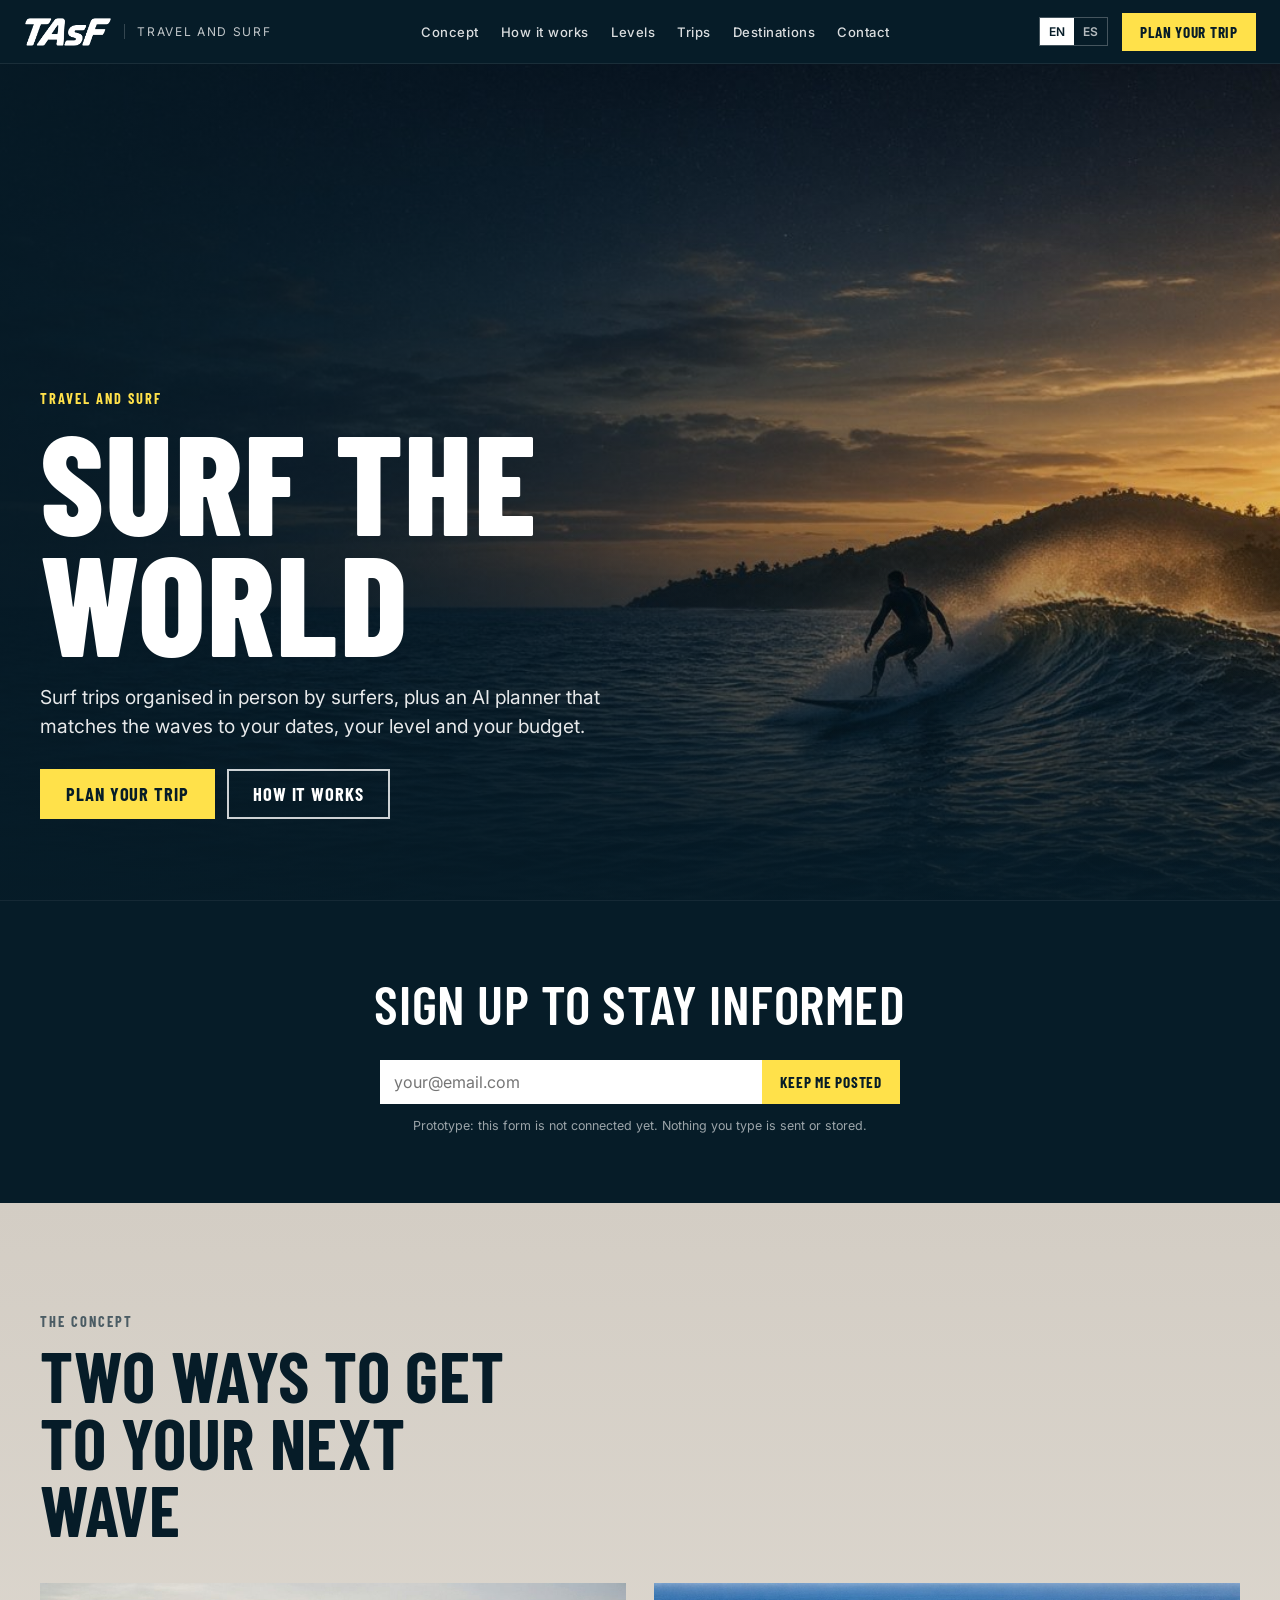
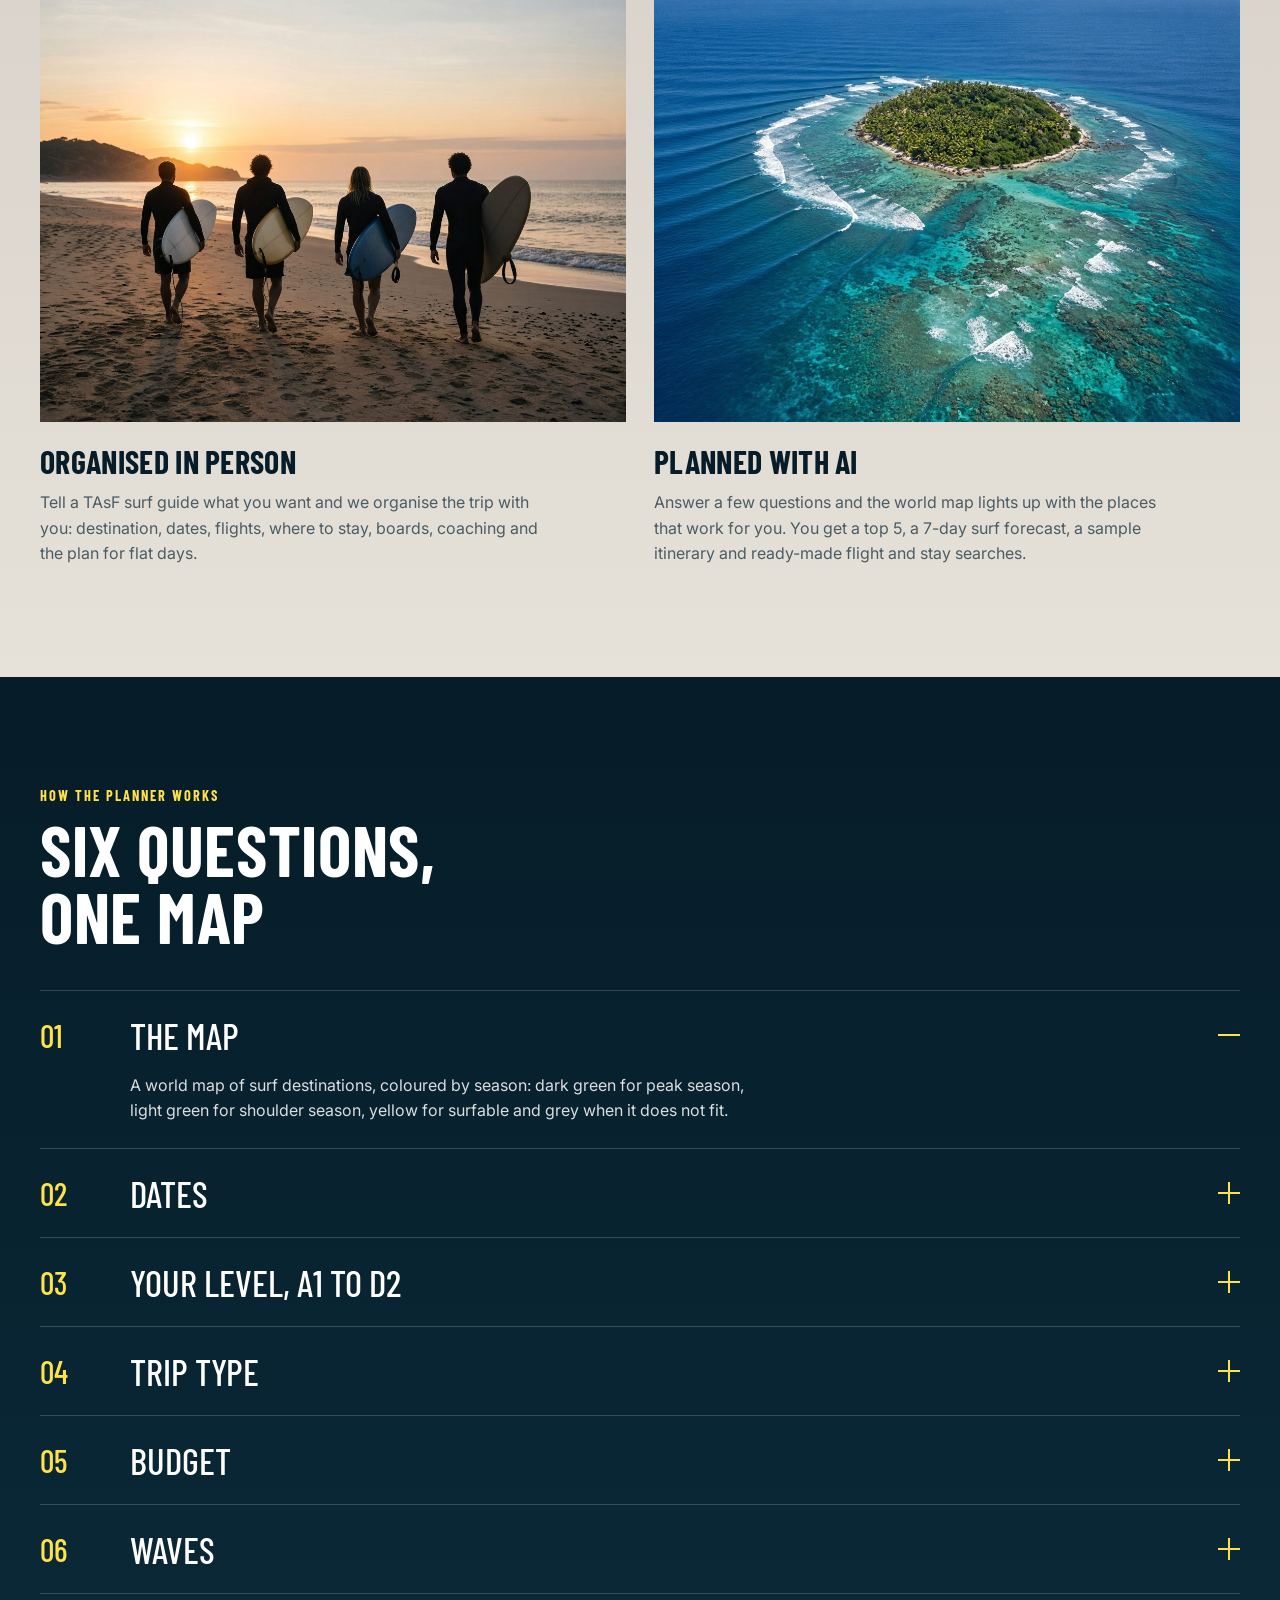
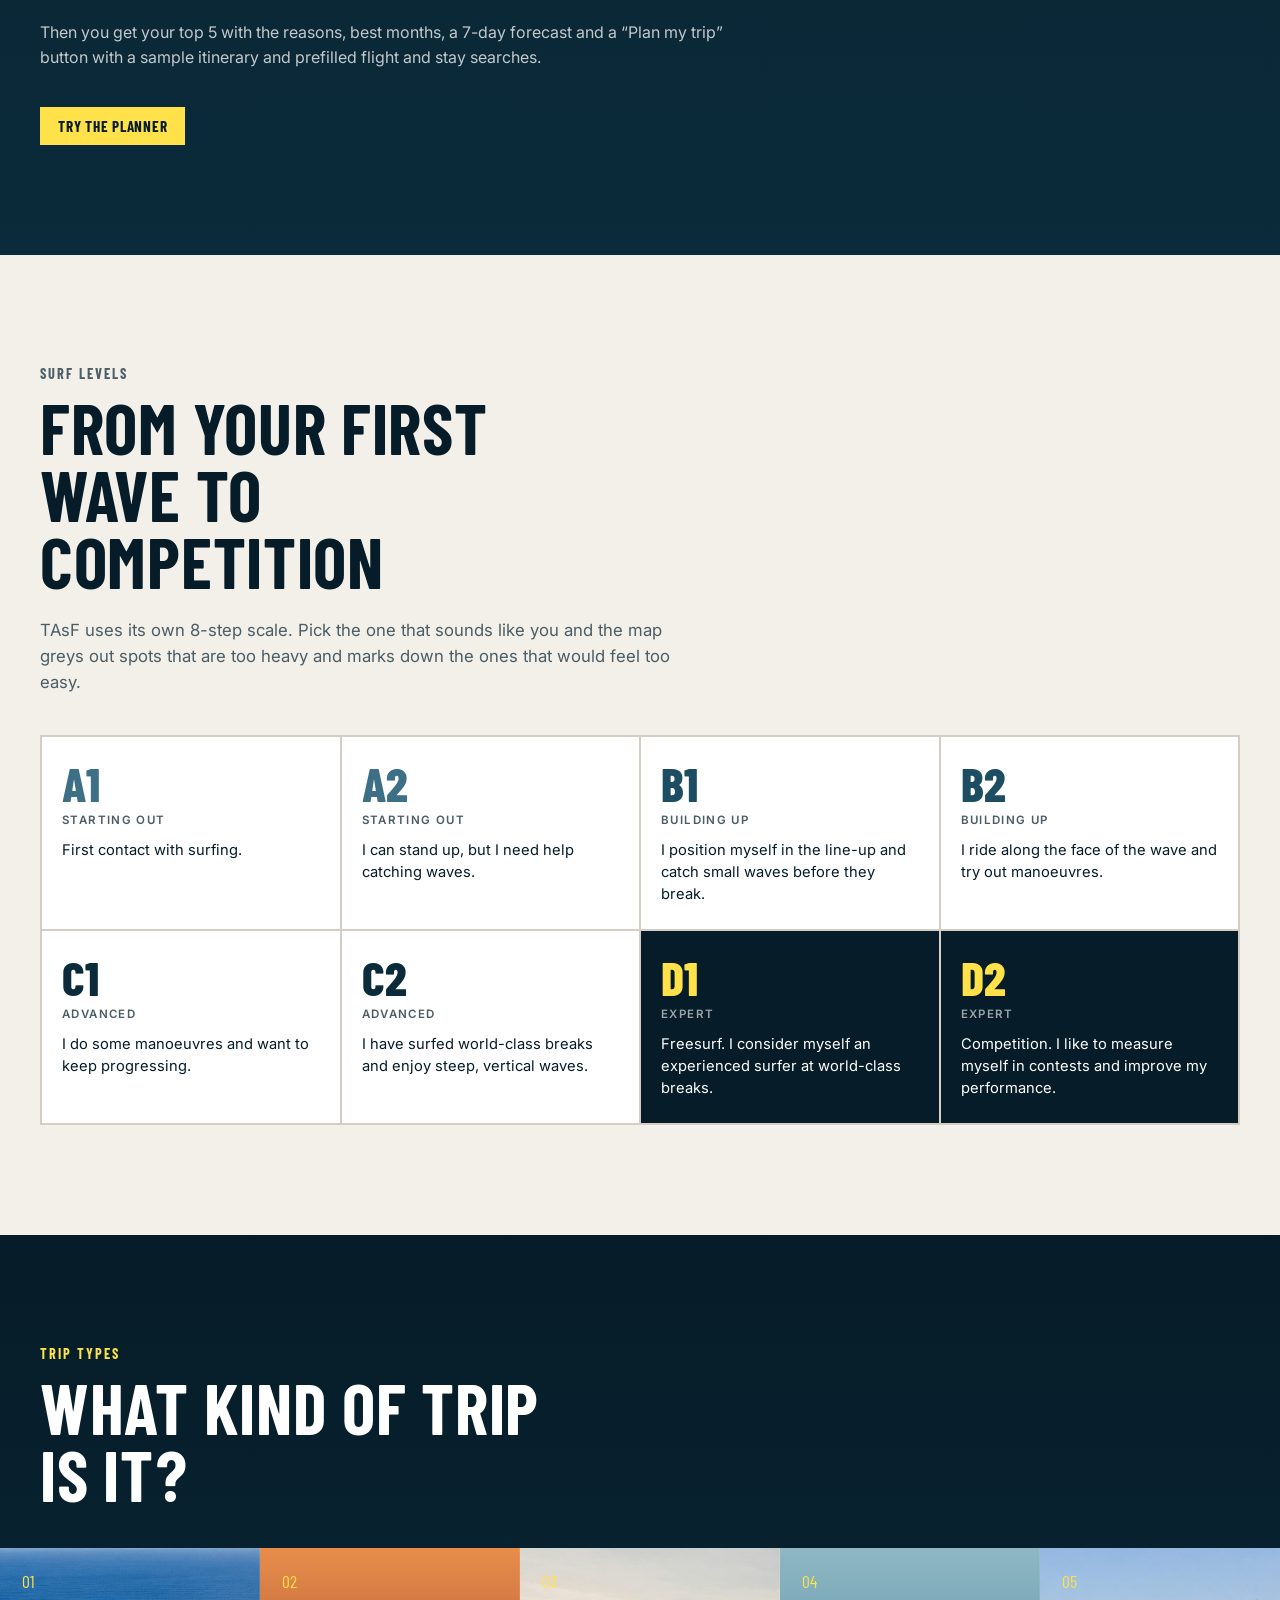
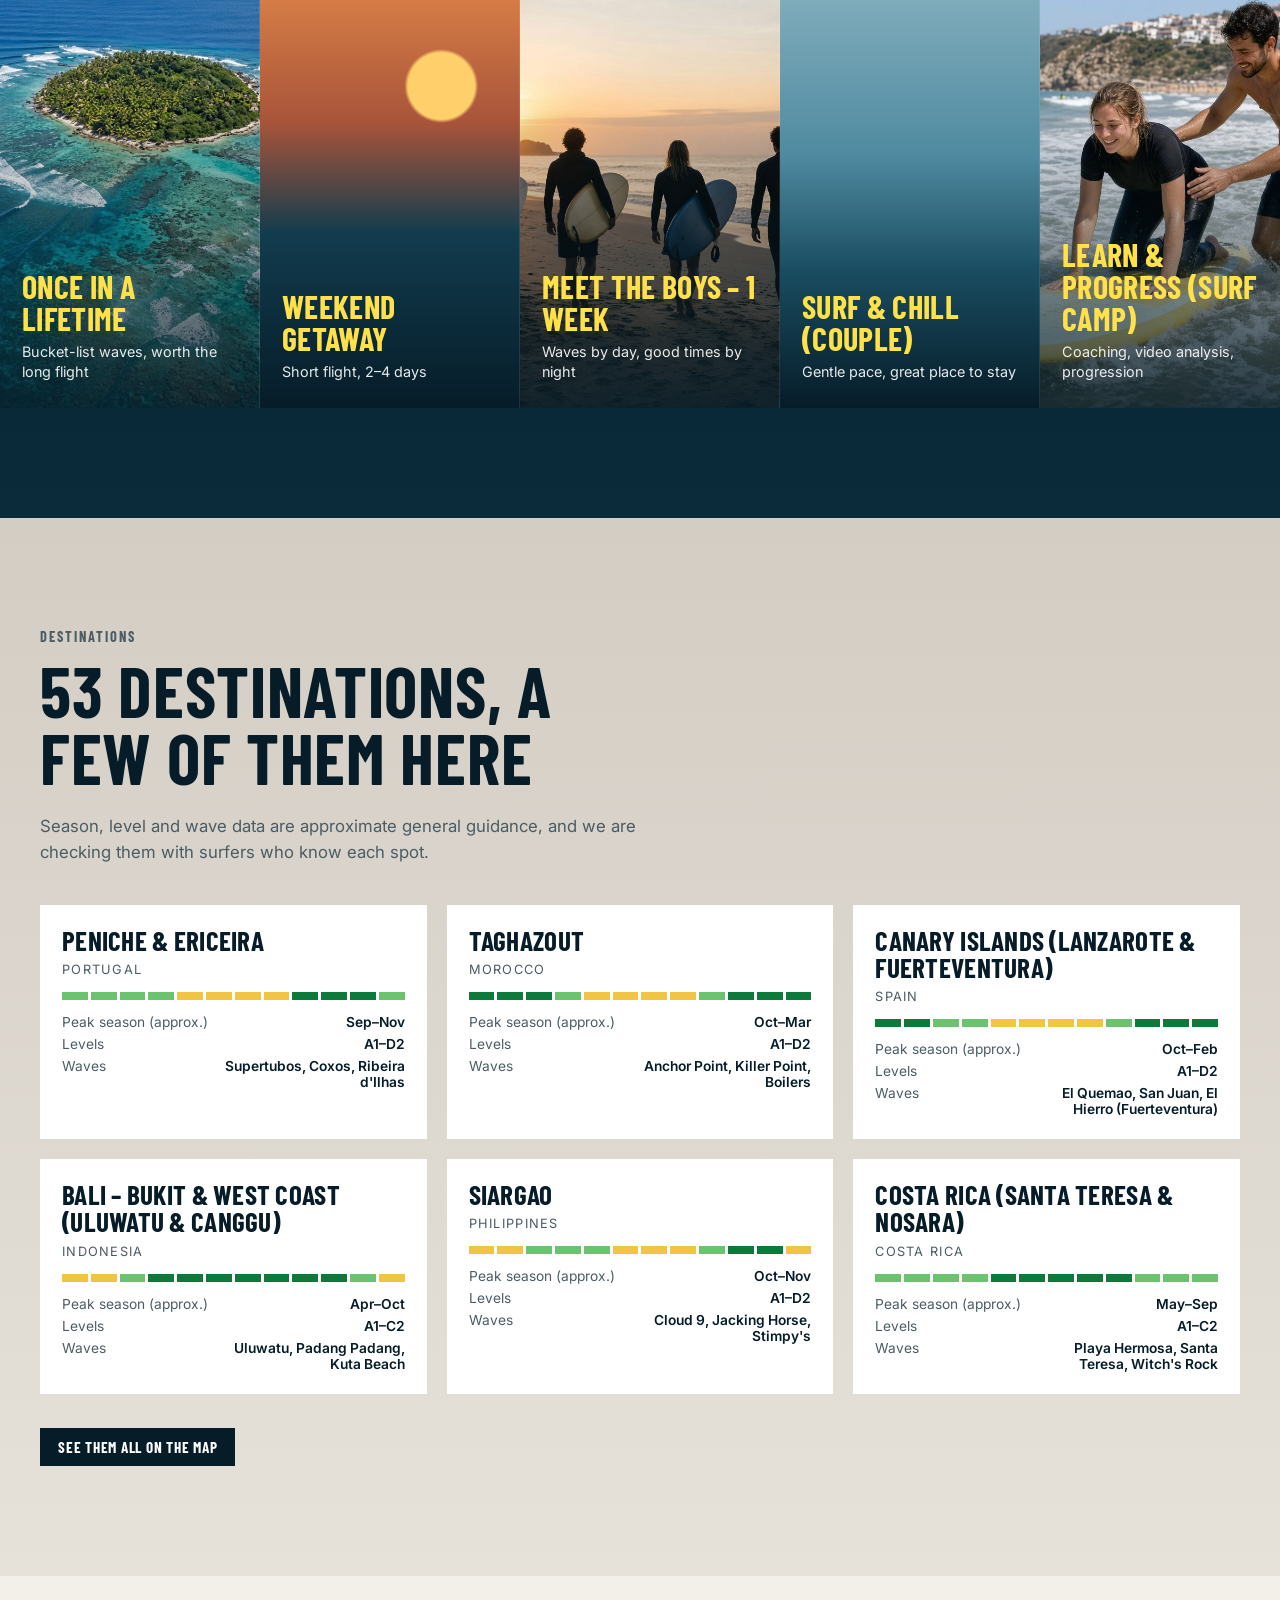
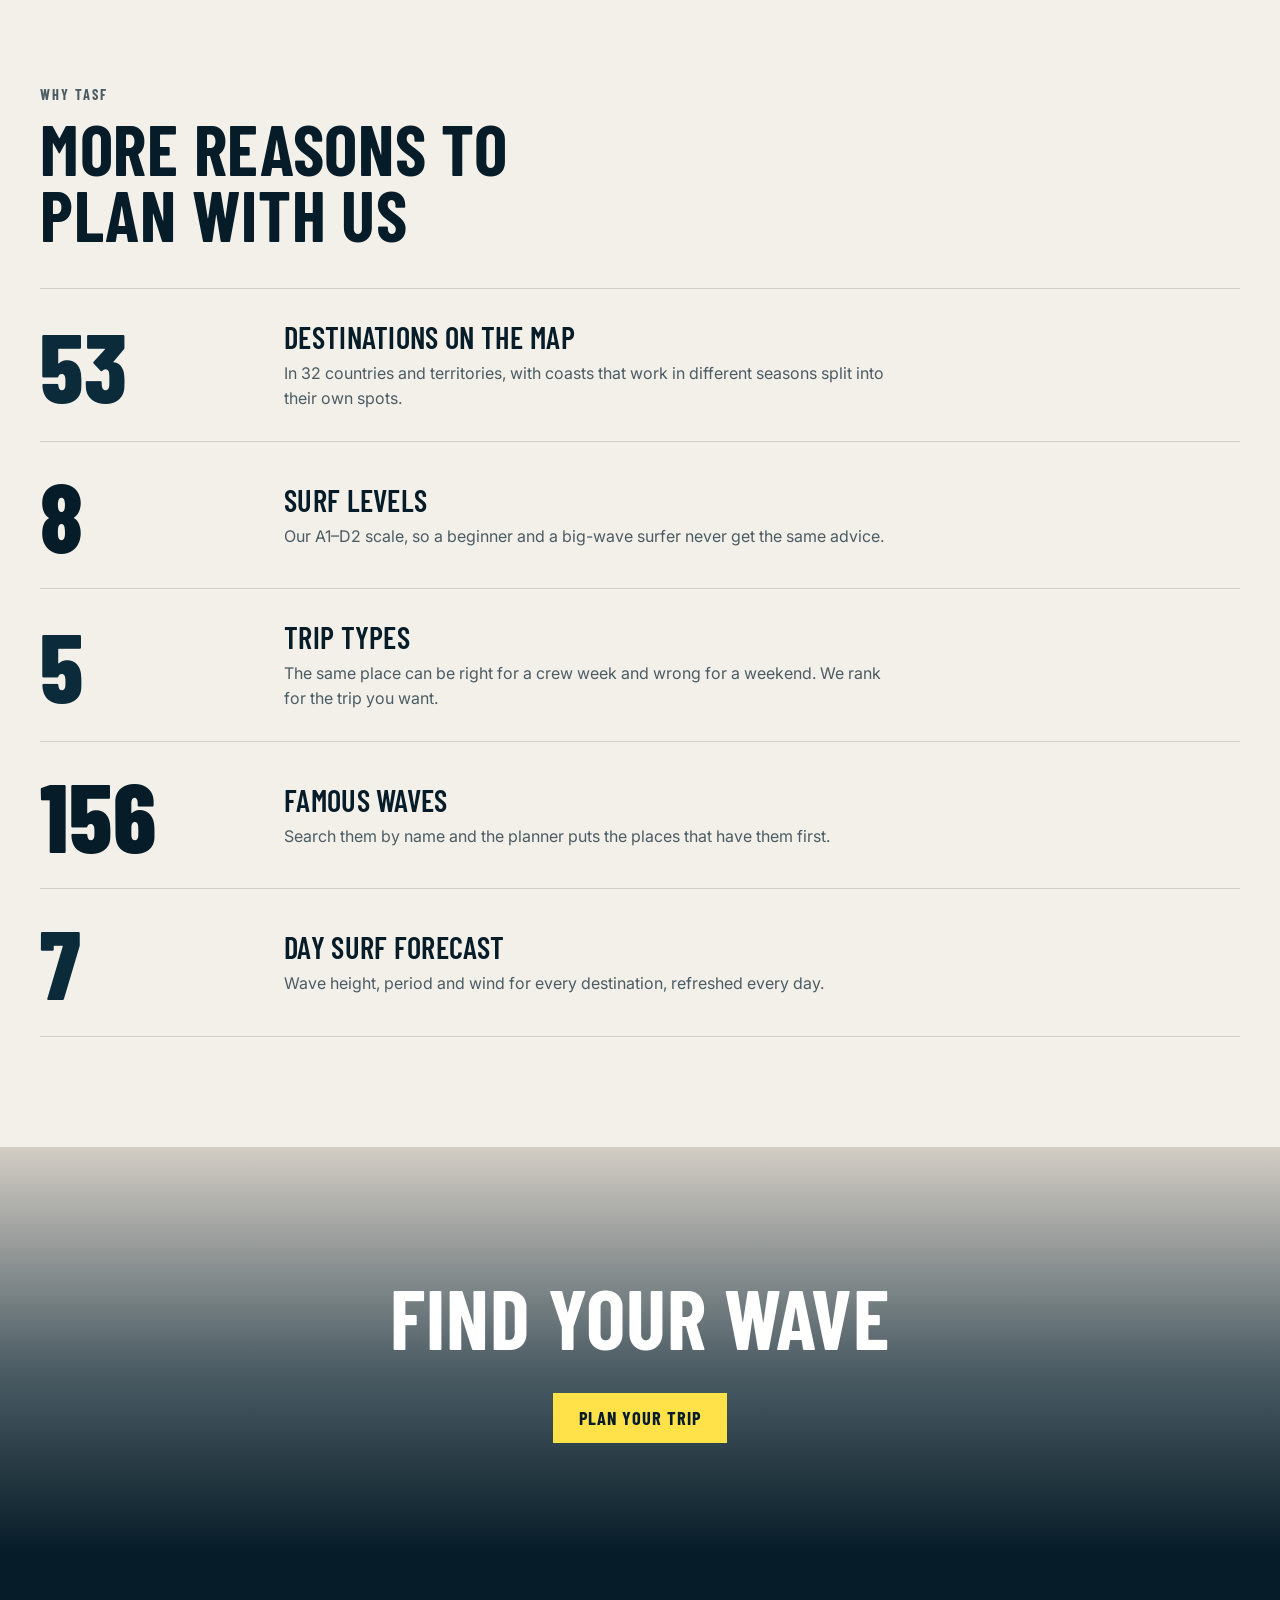
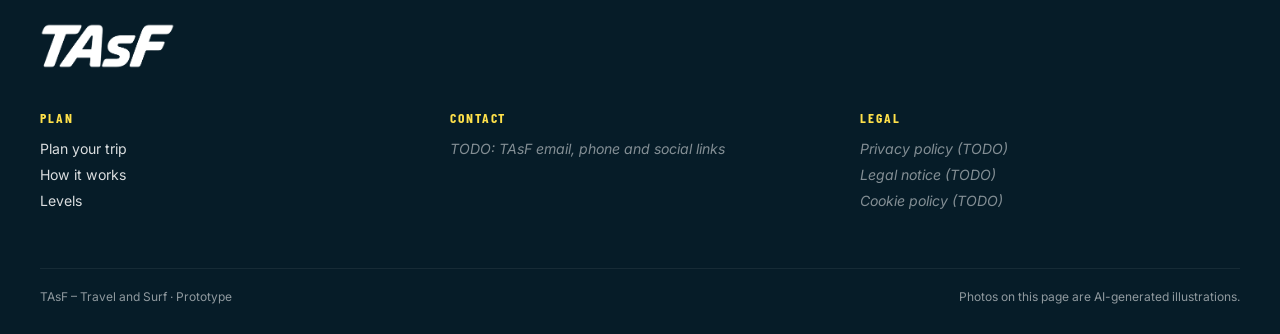
==== commit c0f765ed: "Company landing page; planner moved to /app/; flights & stays section in Plan my trip" ====
--- a/index.html
+++ b/index.html
@@ -3,82 +3,140 @@
 <head>
   <meta charset="utf-8" />
   <meta name="viewport" content="width=device-width, initial-scale=1" />
-  <title>TAsF – Travel and Surf · Plan your surf trip</title>
-  <meta name="description" content="TAsF – Travel and Surf. AI-assisted surf trip planner (prototype)." />
+  <title>TAsF – Travel and Surf · Surf trips around the world</title>
+  <meta name="description" content="TAsF – Travel and Surf. Surf trips organised in person, and an AI trip planner that matches waves to your dates, level and budget (prototype)." />
   <link rel="icon" type="image/png" href="assets/tasf-logo.png" />
-  <link rel="stylesheet" href="vendor/leaflet/leaflet.css" />
-  <link rel="stylesheet" href="styles.css" />
+  <link rel="preconnect" href="https://fonts.googleapis.com" />
+  <link rel="preconnect" href="https://fonts.gstatic.com" crossorigin />
+  <link rel="stylesheet" href="https://fonts.googleapis.com/css2?family=Barlow+Condensed:wght@500;600;700;800&family=Inter:wght@400;500;600&display=swap" />
+  <link rel="stylesheet" href="landing.css" />
 </head>
 <body>
-  <header class="topbar">
-    <a class="brand" href="#" aria-label="TAsF – Travel and Surf">
-      <img class="brand-logo" src="assets/tasf-logo.png" alt="TAsF" />
-      <span class="brand-sub" data-i18n="brandSub">Travel and Surf</span>
-    </a>
-    <div class="topbar-right">
-      <span class="proto-badge" data-i18n="protoBadge">Prototype</span>
-      <div class="lang" role="group" aria-label="Language">
-        <button data-lang="en" class="active">EN</button>
-        <button data-lang="es">ES</button>
-      </div>
+  <header class="nav" id="top">
+    <a class="nav-brand" href="#top" aria-label="TAsF – Travel and Surf"><img src="assets/tasf-logo-white.png" alt="TAsF" /><span data-i18n="brandSub">Travel and Surf</span></a>
+    <nav class="nav-links" id="navLinks" aria-label="Main">
+      <a href="#concept" data-i18n="navConcept">Concept</a>
+      <a href="#how" data-i18n="navHow">How it works</a>
+      <a href="#levels" data-i18n="navLevels">Levels</a>
+      <a href="#trips" data-i18n="navTrips">Trips</a>
+      <a href="#destinations" data-i18n="navDest">Destinations</a>
+      <a href="#contact" data-i18n="navContact">Contact</a>
+    </nav>
+    <div class="nav-right">
+      <div class="lang" role="group" aria-label="Language"><button data-lang="en">EN</button><button data-lang="es">ES</button></div>
+      <a class="btn-y" href="app/index.html" data-i18n="ctaPlan">Plan your trip</a>
+      <button class="nav-burger" id="navBurger" aria-expanded="false" aria-controls="navLinks" aria-label="Menu"><span></span><span></span></button>
     </div>
   </header>
 
-  <main class="layout">
-    <section class="map-wrap" aria-label="World surf map">
-      <div class="map-hint" id="mapHint" data-i18n="mapHint">Scroll / pinch to zoom · drag to pan · hover a spot for details</div>
-      <div id="map" role="region" aria-label="World map of surf destinations"></div>
-      <div class="map-note" id="mapNote" data-i18n="mapOffline" hidden>Map tiles unavailable (offline): showing a simple world outline</div>
-      <div class="map-controls">
-        <button id="zoomIn" aria-label="Zoom in">+</button>
-        <button id="zoomOut" aria-label="Zoom out">−</button>
-        <button id="zoomReset" aria-label="Reset zoom">⟲</button>
+  <main>
+    <section class="hero">
+      <div class="hero-bg" role="img" aria-label="Surfer riding a wave at sunset (AI-generated illustration)"></div>
+      <div class="hero-in wrap">
+        <p class="eyebrow" data-i18n="heroEyebrow">Travel and surf</p>
+        <h1 data-i18n="heroTitle">Surf the world</h1>
+        <p class="hero-sub" data-i18n="heroSub">Surf trips organised in person by surfers, plus an AI planner that matches the waves to your dates, your level and your budget.</p>
+        <div class="hero-cta"><a class="btn-y lg" href="app/index.html" data-i18n="ctaPlan">Plan your trip</a><a class="btn-o lg" href="#how" data-i18n="ctaHow">How it works</a></div>
       </div>
-      <div class="legend" id="legend">
-        <button class="legend-toggle" id="legendToggle" aria-expanded="true" aria-controls="legendBody"><span class="lt-dots" aria-hidden="true"><i class="sw r3"></i><i class="sw r2"></i><i class="sw r1"></i><i class="sw r0"></i></span><span class="lt-label" data-i18n="legendBtn">Legend</span></button>
-        <div class="legend-body" id="legendBody">
-        <div class="legend-title" data-i18n="legendTitle">Season for your trip</div>
-        <div class="legend-row"><span class="sw r3"></span><span data-i18n="r3">Peak season</span></div>
-        <div class="legend-row"><span class="sw r2"></span><span data-i18n="r2">Shoulder season</span></div>
-        <div class="legend-row"><span class="sw r1"></span><span data-i18n="r1">Surfable</span></div>
-        <div class="legend-row"><span class="sw r0"></span><span data-i18n="r0">Not surfable / no fit</span></div>
-        <div class="legend-row small" id="legendWaves" hidden><span class="sw ring"></span><span data-i18n="legendWave">Has a wave you picked</span></div>
+    </section>
+
+    <section class="signup">
+      <div class="wrap signup-in">
+        <h2 data-i18n="signupTitle">Sign up to stay informed</h2>
+        <form id="signup" class="signup-form" novalidate>
+          <label class="sr" for="email" data-i18n="signupLabel">Email</label>
+          <input id="email" type="email" autocomplete="email" data-i18n-ph="signupPh" placeholder="your@email.com" />
+          <button class="btn-y" type="submit" data-i18n="signupBtn">Keep me posted</button>
+        </form>
+        <p class="signup-note" id="signupNote" data-i18n="signupNote">Prototype: this form is not connected yet. Nothing you type is sent or stored.</p>
+      </div>
+    </section>
+
+    <section class="sec sand" id="concept">
+      <div class="wrap">
+        <p class="eyebrow dark" data-i18n="conceptEyebrow">The concept</p>
+        <h2 class="big" data-i18n="conceptTitle">Two ways to get to your next wave</h2>
+        <div class="split">
+          <article class="split-card">
+            <div class="img" style="background-image:url(assets/img/crew.jpg)" role="img" aria-label="Friends walking to the sea with surfboards (AI-generated illustration)"></div>
+            <h3 data-i18n="c1Title">Organised in person</h3>
+            <p data-i18n="c1Text">Tell a TAsF surf guide what you want and we organise the trip with you: destination, dates, flights, where to stay, boards, coaching and the plan for flat days.</p>
+          </article>
+          <article class="split-card">
+            <div class="img" style="background-image:url(assets/img/reef.jpg)" role="img" aria-label="Swell lines wrapping around a reef island (AI-generated illustration)"></div>
+            <h3 data-i18n="c2Title">Planned with AI</h3>
+            <p data-i18n="c2Text">Answer a few questions and the world map lights up with the places that work for you. You get a top 5, a 7-day surf forecast, a sample itinerary and ready-made flight and stay searches.</p>
+          </article>
         </div>
       </div>
-      <div class="tooltip" id="tooltip" hidden></div>
-      <div class="dest-card" id="destCard" hidden></div>
     </section>
 
-    <aside class="panel" aria-label="Trip planner">
-      <nav class="stepper" id="stepper" aria-label="Steps"></nav>
-      <div class="step-body" id="stepBody"></div>
-      <div class="step-nav">
-        <button class="btn ghost" id="backBtn" data-i18n="back">Back</button>
-        <div class="match-count" id="matchCount"></div>
-        <button class="btn primary" id="nextBtn" data-i18n="next">Next</button>
+    <section class="sec navy" id="how">
+      <div class="wrap">
+        <p class="eyebrow" data-i18n="howEyebrow">How the planner works</p>
+        <h2 class="big" data-i18n="howTitle">Six questions, one map</h2>
+        <div class="steps" id="howList"></div>
+        <a class="btn-y" href="app/index.html" data-i18n="ctaTry">Try the planner</a>
       </div>
-    </aside>
+    </section>
+
+    <section class="sec light" id="levels">
+      <div class="wrap">
+        <p class="eyebrow dark" data-i18n="levelsEyebrow">Surf levels</p>
+        <h2 class="big" data-i18n="levelsTitle">From your first wave to competition</h2>
+        <p class="lead" data-i18n="levelsLead">TAsF uses its own 8-step scale. Pick the one that sounds like you and the map greys out spots that are too heavy and marks down the ones that would feel too easy.</p>
+        <div class="levels" id="levelGrid"></div>
+      </div>
+    </section>
+
+    <section class="sec navy" id="trips">
+      <div class="wrap">
+        <p class="eyebrow" data-i18n="tripsEyebrow">Trip types</p>
+        <h2 class="big" data-i18n="tripsTitle">What kind of trip is it?</h2>
+      </div>
+      <div class="strip" id="tripStrip"></div>
+    </section>
+
+    <section class="sec sand" id="destinations">
+      <div class="wrap">
+        <p class="eyebrow dark" data-i18n="destEyebrow">Destinations</p>
+        <h2 class="big" id="destTitle">Some of our destinations</h2>
+        <p class="lead" data-i18n="destLead">Season, level and wave data are approximate general guidance, and we are checking them with surfers who know each spot.</p>
+        <div class="dests" id="destGrid"></div>
+        <a class="btn-d" href="app/index.html" data-i18n="ctaMap">See them all on the map</a>
+      </div>
+    </section>
+
+    <section class="sec light" id="why">
+      <div class="wrap">
+        <p class="eyebrow dark" data-i18n="whyEyebrow">Why TAsF</p>
+        <h2 class="big" data-i18n="whyTitle">More reasons to plan with us</h2>
+        <div class="why" id="whyList"></div>
+      </div>
+    </section>
+
+    <section class="cta-band">
+      <div class="wrap">
+        <h2 data-i18n="bandTitle">Find your wave</h2>
+        <a class="btn-y lg" href="app/index.html" data-i18n="ctaPlan">Plan your trip</a>
+      </div>
+    </section>
   </main>
 
-  <div class="modal" id="modal" hidden>
-    <div class="modal-box" role="dialog" aria-modal="true" aria-labelledby="modalTitle">
-      <button class="modal-close" id="modalClose" aria-label="Close">×</button>
-      <div id="modalContent"></div>
+  <footer class="foot" id="contact">
+    <div class="wrap foot-top">
+      <img src="assets/tasf-logo-white.png" alt="TAsF – Travel and Surf" class="foot-logo" />
     </div>
-  </div>
+    <div class="wrap foot-cols">
+      <div><h4 data-i18n="fPlan">Plan</h4><a href="app/index.html" data-i18n="ctaPlan">Plan your trip</a><a href="#how" data-i18n="navHow">How it works</a><a href="#levels" data-i18n="navLevels">Levels</a></div>
+      <div><h4 data-i18n="fContact">Contact</h4><span class="todo" data-i18n="fContactTodo">TODO: TAsF email, phone and social links</span></div>
+      <div><h4 data-i18n="fLegal">Legal</h4><span class="todo" data-i18n="fPrivacy">Privacy policy (TODO)</span><span class="todo" data-i18n="fLegalNotice">Legal notice (TODO)</span><span class="todo" data-i18n="fCookies">Cookie policy (TODO)</span></div>
+    </div>
+    <div class="wrap foot-bottom"><span data-i18n="fCopy">TAsF – Travel and Surf · Prototype</span><span data-i18n="fImages">Photos on this page are AI-generated illustrations.</span></div>
+  </footer>
 
-  <!-- Vendored locally so the prototype works offline -->
-  <!-- Leaflet 1.9.4 (BSD-2-Clause, vendor/leaflet/LICENSE.txt). Base map tiles are loaded from CARTO on demand;
-       offline, the vector outline in land-50m.js is shown instead. -->
-  <script src="vendor/leaflet/leaflet.js"></script>
-  <script src="vendor/topojson-client.min.js"></script>
-  <script src="vendor/land-50m.js"></script>
   <script src="data.js"></script>
   <script src="i18n.js"></script>
-  <script src="planner.js"></script>
-  <!-- Surf forecast: generated daily by scripts/update_forecast.py (works from file:// too). Missing file = "forecast unavailable". -->
-  <script src="forecast.js"></script>
-  <script src="surf-forecast-links.js"></script>
-  <script src="app.js"></script>
+  <script src="landing.js"></script>
 </body>
 </html>
--- a/landing.css
+++ b/landing.css
@@ -0,0 +1,174 @@
+/* TAsF – company landing. Palette (inspired by the feel of gemswell.com, own values):
+   navy #061C28 · deep #0B2B3A · sun yellow #FFE14A · sand #D3CDC4 · light #F3F0EA · slate #4B5C64 */
+:root {
+  --navy: #061c28; --deep: #0b2b3a; --yellow: #ffe14a; --yellow2: #f5cf1f; --sand: #d3cdc4; --light: #f3f0ea; --slate: #4b5c64; --white: #fff;
+  --s3: #0b7a3b; --s2: #6cc36f; --s1: #f2c443; --s0: #b9c3ca;
+  --head: "Barlow Condensed", "Arial Narrow", "Roboto Condensed", Impact, sans-serif;
+  --body: Inter, ui-sans-serif, system-ui, -apple-system, "Segoe UI", Roboto, Helvetica, Arial, sans-serif;
+}
+* { box-sizing: border-box; }
+html { scroll-behavior: smooth; scroll-padding-top: 72px; }
+body { margin: 0; font-family: var(--body); color: var(--navy); background: var(--light); -webkit-font-smoothing: antialiased; }
+img { max-width: 100%; display: block; }
+a { color: inherit; }
+.wrap { width: min(1200px, 100% - 48px); margin: 0 auto; }
+.sr { position: absolute; width: 1px; height: 1px; overflow: hidden; clip: rect(0 0 0 0); }
+h1, h2, h3, h4, .eyebrow, .btn-y, .btn-o, .btn-d, .num, .lv-code, .why-n, .trip-t, .trip-n { font-family: var(--head); text-transform: uppercase; letter-spacing: .01em; }
+
+/* nav */
+.nav { position: sticky; top: 0; z-index: 30; display: flex; align-items: center; justify-content: space-between; gap: 20px; height: 64px; padding: 0 24px; background: var(--navy); color: var(--white); border-bottom: 1px solid rgba(255,255,255,.08); }
+.nav-brand { display: flex; align-items: center; gap: 12px; text-decoration: none; }
+.nav-brand img { height: 30px; width: auto; }
+.nav-brand span { font-size: .75rem; letter-spacing: .14em; text-transform: uppercase; opacity: .75; border-left: 1px solid rgba(255,255,255,.25); padding-left: 12px; white-space: nowrap; }
+.nav-links { display: flex; gap: 22px; }
+.nav-links a { text-decoration: none; font-size: .82rem; font-weight: 500; letter-spacing: .04em; opacity: .85; }
+.nav-links a:hover { opacity: 1; color: var(--yellow); }
+.nav-right { display: flex; align-items: center; gap: 14px; }
+.lang { display: flex; border: 1px solid rgba(255,255,255,.25); }
+.lang button { border: 0; background: transparent; color: var(--white); font: 600 .75rem var(--body); padding: 6px 9px; cursor: pointer; opacity: .7; }
+.lang button.on { background: var(--white); color: var(--navy); opacity: 1; }
+.nav-burger { display: none; width: 38px; height: 38px; border: 1px solid rgba(255,255,255,.25); background: transparent; cursor: pointer; padding: 0; flex-direction: column; justify-content: center; align-items: center; gap: 6px; }
+.nav-burger span { width: 18px; height: 2px; background: var(--white); transition: transform .2s; }
+.menu-open .nav-burger span:first-child { transform: translateY(4px) rotate(45deg); }
+.menu-open .nav-burger span:last-child { transform: translateY(-4px) rotate(-45deg); }
+
+/* buttons: square, bold, uppercase */
+.btn-y, .btn-o, .btn-d { display: inline-flex; align-items: center; justify-content: center; border: 0; border-radius: 0; text-decoration: none; font-weight: 700; font-size: .95rem; letter-spacing: .05em; padding: 10px 18px; cursor: pointer; transition: background .15s, color .15s; white-space: nowrap; }
+.btn-y { background: var(--yellow); color: var(--navy); }
+.btn-y:hover { background: var(--yellow2); }
+.btn-o { background: transparent; color: var(--white); box-shadow: inset 0 0 0 2px rgba(255,255,255,.8); }
+.btn-o:hover { background: var(--white); color: var(--navy); }
+.btn-d { background: var(--navy); color: var(--white); margin-top: 34px; }
+.btn-d:hover { background: var(--deep); }
+.lg { font-size: 1.15rem; padding: 14px 26px; }
+
+/* hero */
+.hero { position: relative; min-height: calc(100svh - 64px); display: flex; align-items: flex-end; color: var(--white); overflow: hidden; background: var(--navy); }
+.hero-bg { position: absolute; inset: 0; background: linear-gradient(90deg, rgba(6,28,40,.85) 0%, rgba(6,28,40,.35) 55%, rgba(6,28,40,.1) 100%), linear-gradient(0deg, rgba(6,28,40,.9) 0%, rgba(6,28,40,0) 45%), url(assets/img/hero.jpg) center 60% / cover no-repeat; transform: scale(1.03); animation: drift 18s ease-in-out infinite alternate; }
+@keyframes drift { to { transform: scale(1.09) translateX(-1.5%); } }
+.hero-in { position: relative; padding: 0 0 9vh; }
+.eyebrow { font-size: .9rem; font-weight: 700; letter-spacing: .14em; color: var(--yellow); margin: 0 0 12px; }
+.eyebrow.dark { color: var(--slate); }
+.hero h1 { font-size: clamp(3.6rem, 11vw, 9.5rem); line-height: .86; font-weight: 800; margin: 0 0 22px; max-width: 9ch; }
+.hero-sub { max-width: 560px; font-size: clamp(1rem, 1.6vw, 1.2rem); line-height: 1.5; opacity: .9; margin: 0 0 28px; }
+.hero-cta { display: flex; gap: 12px; flex-wrap: wrap; }
+
+/* signup */
+.signup { background: var(--navy); color: var(--white); padding: 70px 0; text-align: center; border-top: 1px solid rgba(255,255,255,.06); }
+.signup h2 { font-size: clamp(2rem, 4.5vw, 3.4rem); font-weight: 600; margin: 0 0 24px; }
+.signup-form { display: flex; justify-content: center; gap: 0; max-width: 520px; margin: 0 auto; }
+.signup-form input { flex: 1; min-width: 0; border: 0; padding: 12px 14px; font: 1rem var(--body); background: var(--white); color: var(--navy); border-radius: 0; }
+.signup-form input:focus { outline: 3px solid var(--yellow); outline-offset: 0; }
+.signup-note { font-size: .78rem; opacity: .6; margin: 14px auto 0; max-width: 520px; }
+.signup-note.done { opacity: 1; color: var(--yellow); }
+
+/* sections */
+.sec { padding: 110px 0; }
+.sec.sand { background: linear-gradient(180deg, var(--sand) 0%, #e6e1d9 100%); }
+.sec.light { background: var(--light); }
+.sec.navy { background: linear-gradient(180deg, var(--navy) 0%, var(--deep) 100%); color: var(--white); }
+.big { font-size: clamp(2.4rem, 5.5vw, 4.6rem); line-height: .95; font-weight: 700; margin: 0 0 40px; max-width: 16ch; }
+.lead { font-size: 1.05rem; line-height: 1.55; color: var(--slate); max-width: 640px; margin: -18px 0 40px; }
+
+/* concept */
+.split { display: grid; grid-template-columns: 1fr 1fr; gap: 28px; }
+.split-card .img { aspect-ratio: 4 / 3; background: var(--slate) center / cover no-repeat; margin-bottom: 20px; }
+.split-card h3 { font-size: 2rem; font-weight: 700; margin: 0 0 10px; }
+.split-card p { margin: 0; line-height: 1.6; color: var(--slate); max-width: 52ch; }
+
+/* how it works: numbered list */
+.steps { border-top: 1px solid rgba(255,255,255,.18); margin-bottom: 36px; }
+.step { border-bottom: 1px solid rgba(255,255,255,.18); }
+.step summary { list-style: none; display: grid; grid-template-columns: 90px 1fr 30px; align-items: center; padding: 22px 0; cursor: pointer; }
+.step summary::-webkit-details-marker { display: none; }
+.num { color: var(--yellow); font-size: 2rem; font-weight: 500; }
+.st { font-family: var(--head); text-transform: uppercase; font-size: clamp(1.5rem, 3vw, 2.3rem); font-weight: 500; }
+.pm { position: relative; width: 22px; height: 22px; justify-self: end; }
+.pm::before, .pm::after { content: ""; position: absolute; left: 0; top: 10px; width: 22px; height: 2px; background: var(--yellow); transition: transform .2s; }
+.pm::after { transform: rotate(90deg); }
+.step[open] .pm::after { transform: rotate(0); }
+.step p { margin: -6px 0 24px 90px; max-width: 62ch; line-height: 1.6; opacity: .85; }
+.how-end { margin: 26px 0 0; max-width: 70ch; line-height: 1.6; opacity: .75; }
+
+/* levels */
+.levels { display: grid; grid-template-columns: repeat(4, 1fr); gap: 2px; background: var(--sand); border: 2px solid var(--sand); }
+.lv { background: var(--white); padding: 22px 20px 24px; min-height: 190px; display: flex; flex-direction: column; }
+.lv-code { font-size: 3rem; font-weight: 800; line-height: 1; color: var(--navy); }
+.lv.gA .lv-code { color: #3d6f86; } .lv.gB .lv-code { color: #1d4d63; } .lv.gC .lv-code { color: var(--deep); }
+.lv.gD { background: var(--navy); color: var(--white); } .lv.gD .lv-code { color: var(--yellow); } .lv.gD .lv-grp { color: rgba(255,255,255,.6); }
+.lv-grp { font-size: .72rem; text-transform: uppercase; letter-spacing: .12em; color: var(--slate); margin: 6px 0 12px; font-weight: 600; }
+.lv p { margin: 0; font-size: .92rem; line-height: 1.5; }
+
+/* trip strip: tall image cards with yellow captions */
+.strip { display: grid; grid-auto-flow: column; grid-auto-columns: minmax(260px, 1fr); gap: 0; overflow-x: auto; scroll-snap-type: x mandatory; margin-top: 10px; scrollbar-width: thin; }
+.trip { position: relative; min-height: 460px; scroll-snap-align: start; display: flex; flex-direction: column; justify-content: flex-end; padding: 26px 22px; text-decoration: none; color: var(--white); background-size: cover; background-position: center; border-right: 1px solid rgba(255,255,255,.1); transition: filter .2s; }
+.trip:hover { filter: brightness(1.08); }
+.t-weekend { background-image: radial-gradient(circle at 70% 30%, #ffcf6b 0 9%, transparent 10%), linear-gradient(180deg, #e88d4a 0%, #a8543a 38%, #123c4e 62%, #061c28 100%); }
+.t-chill { background-image: linear-gradient(180deg, #8fb7c4 0%, #4f8aa0 45%, #1a4d61 70%, #061c28 100%); }
+.trip-n { position: absolute; top: 22px; left: 22px; font-size: 1.1rem; color: var(--yellow); }
+.trip-t { font-size: 2rem; font-weight: 700; line-height: 1; color: var(--yellow); margin-bottom: 8px; }
+.trip-h { font-size: .9rem; opacity: .9; line-height: 1.4; }
+
+/* destinations */
+.dests { display: grid; grid-template-columns: repeat(3, 1fr); gap: 20px; }
+.dest { background: var(--white); padding: 22px; display: flex; flex-direction: column; gap: 14px; }
+.dest-h h3 { font-size: 1.7rem; line-height: 1; margin: 0 0 4px; font-weight: 700; }
+.dest-h span { font-size: .8rem; color: var(--slate); text-transform: uppercase; letter-spacing: .1em; }
+.dest-strip { display: grid; grid-template-columns: repeat(12, 1fr); gap: 3px; }
+.dest-strip i { height: 8px; } .s3 { background: var(--s3); } .s2 { background: var(--s2); } .s1 { background: var(--s1); } .s0 { background: var(--s0); }
+.dest dl { display: grid; grid-template-columns: auto 1fr; gap: 6px 14px; margin: 0; font-size: .86rem; }
+.dest dt { color: var(--slate); } .dest dd { margin: 0; font-weight: 600; text-align: right; }
+
+/* why: big numbers list */
+.why { border-top: 1px solid var(--sand); }
+.why-row { display: grid; grid-template-columns: 220px 1fr; gap: 24px; align-items: center; padding: 30px 0; border-bottom: 1px solid var(--sand); }
+.why-n { font-size: clamp(3.6rem, 8vw, 6rem); line-height: .9; font-weight: 800; color: var(--navy); }
+.why-row:nth-child(odd) .why-n { color: var(--deep); -webkit-text-stroke: 0; }
+.why-row h3 { font-size: 1.9rem; margin: 0 0 6px; font-weight: 600; }
+.why-row p { margin: 0; color: var(--slate); line-height: 1.55; max-width: 60ch; }
+
+/* band + footer */
+.cta-band { background: linear-gradient(180deg, var(--sand) 0%, var(--slate) 55%, var(--navy) 100%); color: var(--white); text-align: center; padding: 120px 0 110px; }
+.cta-band h2 { font-size: clamp(2.6rem, 7vw, 5.2rem); margin: 0 0 26px; font-weight: 700; }
+.foot { background: var(--navy); color: var(--white); padding: 70px 0 30px; }
+.foot-logo { height: 46px; width: auto; margin-bottom: 40px; }
+.foot-cols { display: grid; grid-template-columns: repeat(3, 1fr); gap: 30px; }
+.foot-cols h4 { color: var(--yellow); font-size: .85rem; letter-spacing: .14em; margin: 0 0 14px; }
+.foot-cols a, .foot-cols span { display: block; font-size: .88rem; margin-bottom: 9px; text-decoration: none; opacity: .85; }
+.foot-cols a:hover { color: var(--yellow); opacity: 1; }
+.todo { opacity: .5 !important; font-style: italic; }
+.foot-bottom { display: flex; justify-content: space-between; gap: 20px; flex-wrap: wrap; margin-top: 50px; padding-top: 20px; border-top: 1px solid rgba(255,255,255,.12); font-size: .75rem; opacity: .55; }
+
+/* responsive */
+@media (max-width: 1080px) { .nav-links { gap: 14px; } .nav-links a { font-size: .76rem; } .nav-brand span { display: none; } }
+@media (max-width: 900px) {
+  .nav { padding: 0 16px; }
+  .nav-burger { display: flex; }
+  .nav-links { position: fixed; top: 64px; left: 0; right: 0; flex-direction: column; gap: 0; background: var(--navy); padding: 8px 20px 20px; transform: translateY(-120%); transition: transform .25s; z-index: -1; border-bottom: 1px solid rgba(255,255,255,.1); }
+  .menu-open .nav-links { transform: none; }
+  .nav-links a { font-size: 1.2rem; padding: 14px 0; border-bottom: 1px solid rgba(255,255,255,.08); font-family: var(--head); text-transform: uppercase; }
+  .split, .dests { grid-template-columns: 1fr; }
+  .levels { grid-template-columns: 1fr 1fr; }
+  .why-row { grid-template-columns: 1fr; gap: 6px; }
+  .foot-cols { grid-template-columns: 1fr; }
+  .sec { padding: 76px 0; }
+}
+@media (max-width: 520px) {
+  .wrap { width: calc(100% - 32px); }
+  .nav-right .btn-y { padding: 9px 11px; font-size: .82rem; }
+  .nav-right { gap: 8px; }
+  .nav-brand img { height: 24px; }
+  .hero-in { padding-bottom: 7vh; }
+  .hero-cta .lg { flex: 1 1 100%; }
+  .signup-form { flex-direction: column; gap: 8px; }
+  .step summary { grid-template-columns: 56px 1fr 26px; padding: 18px 0; }
+  .num { font-size: 1.5rem; }
+  .step p { margin-left: 56px; }
+  .lv { min-height: 0; padding: 16px 14px 18px; }
+  .lv-code { font-size: 2.4rem; }
+  .lv p { font-size: .84rem; }
+  .hero-bg { background-position: center, center, 68% 60%; }
+  .trip { min-height: 380px; }
+  .strip { grid-auto-columns: 80%; }
+}
+@media (prefers-reduced-motion: reduce) { .hero-bg { animation: none; } html { scroll-behavior: auto; } }
